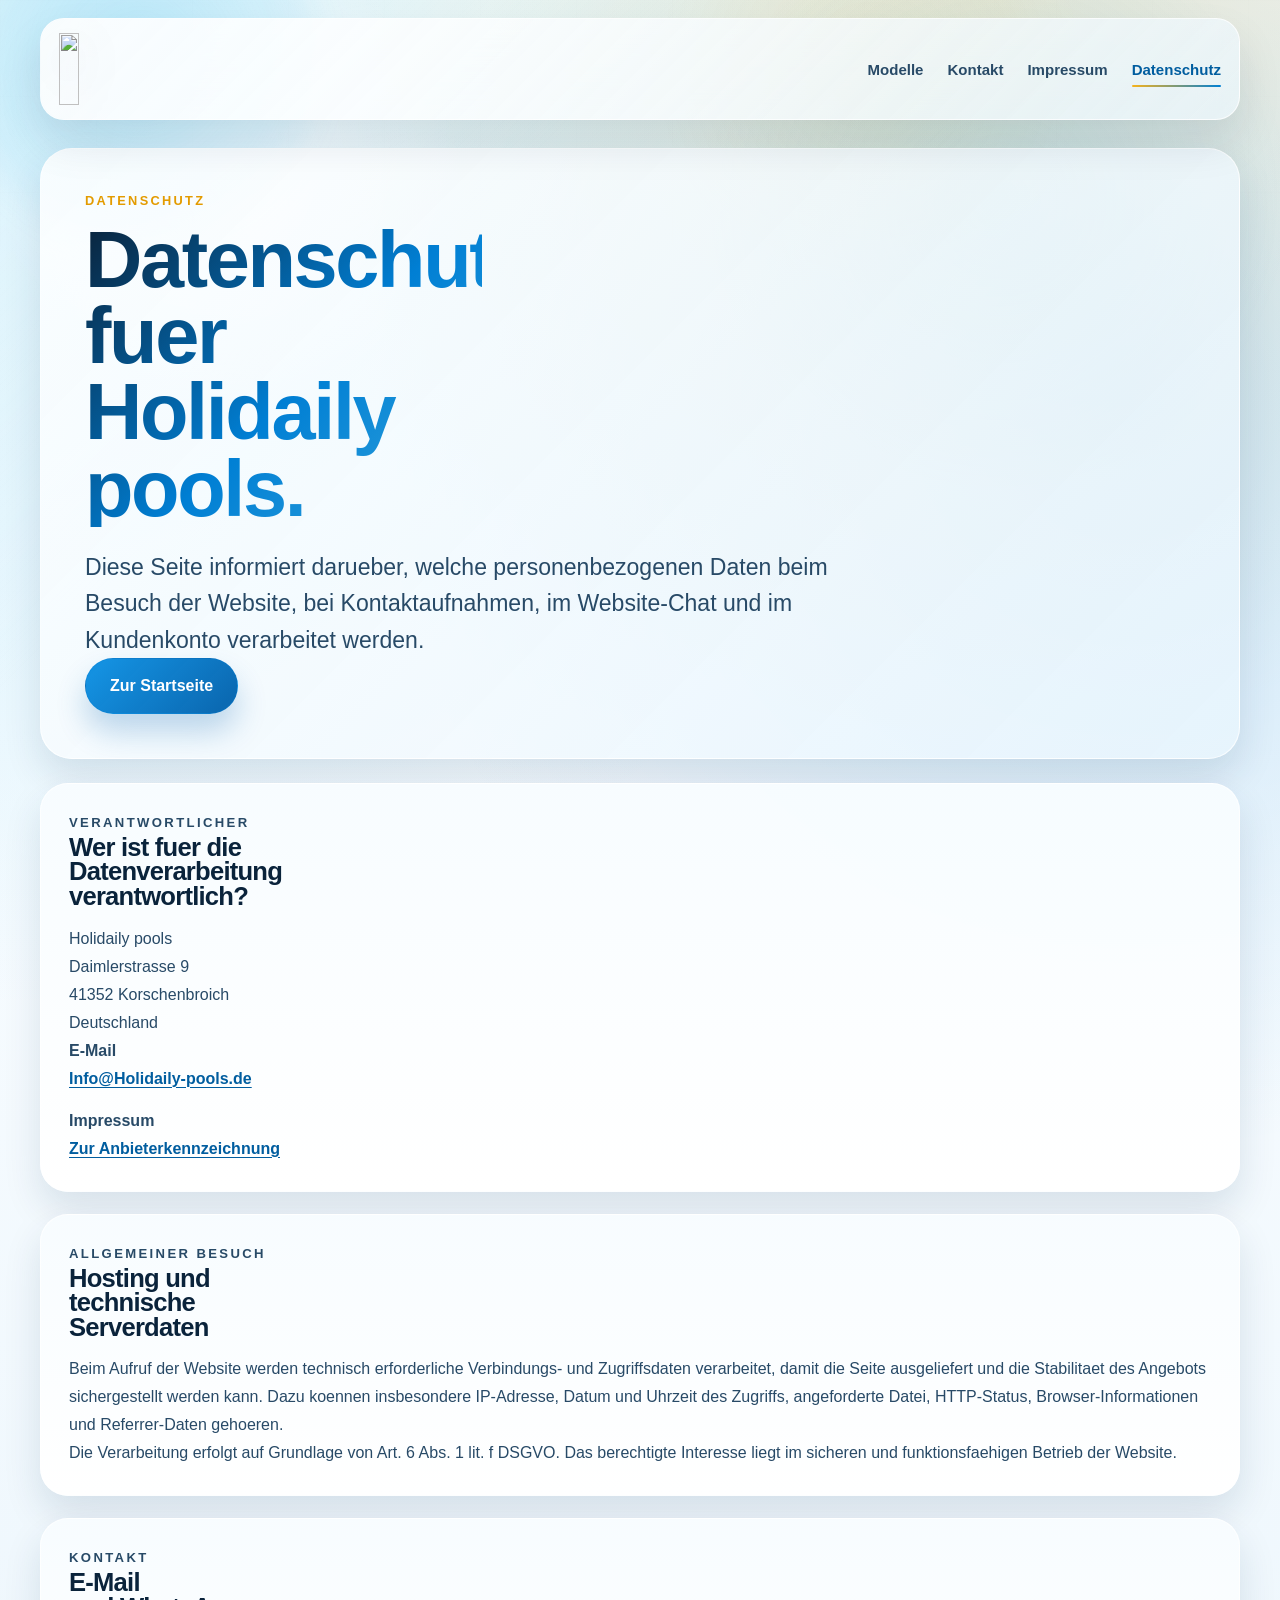
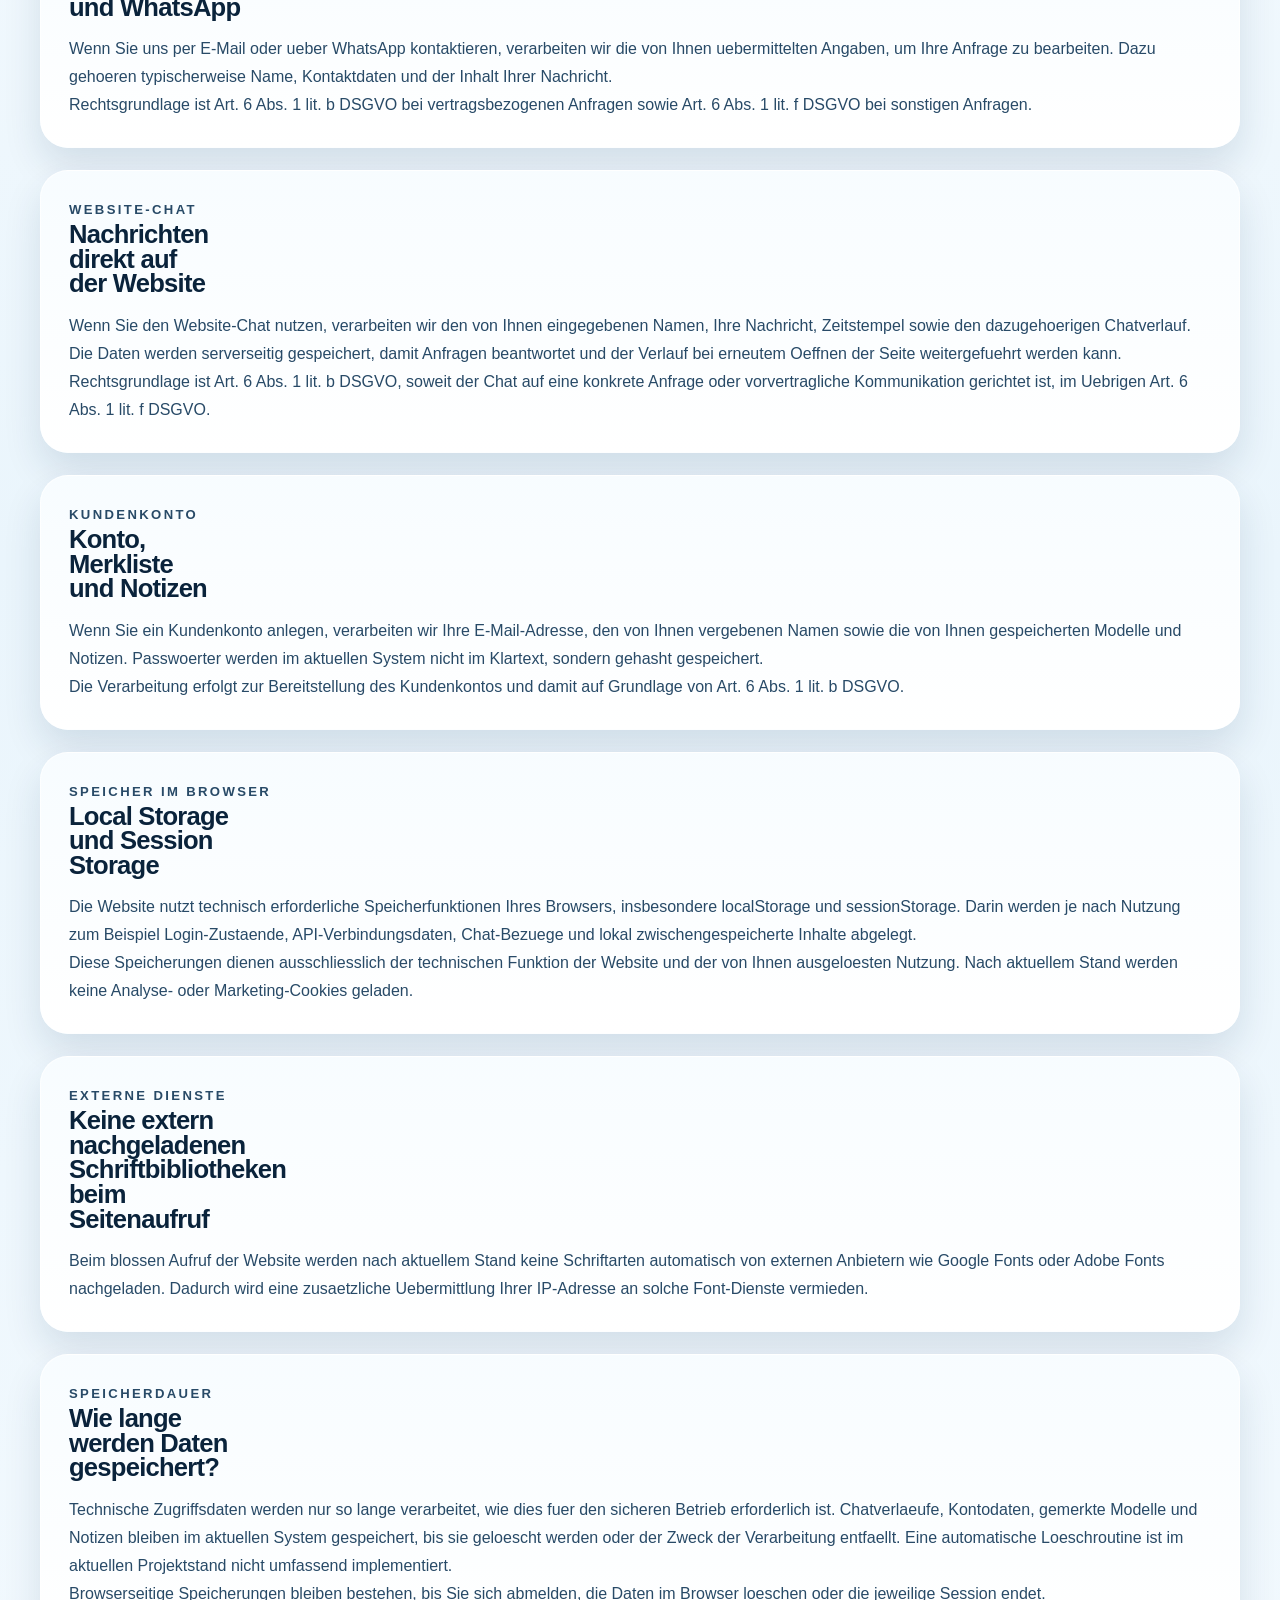
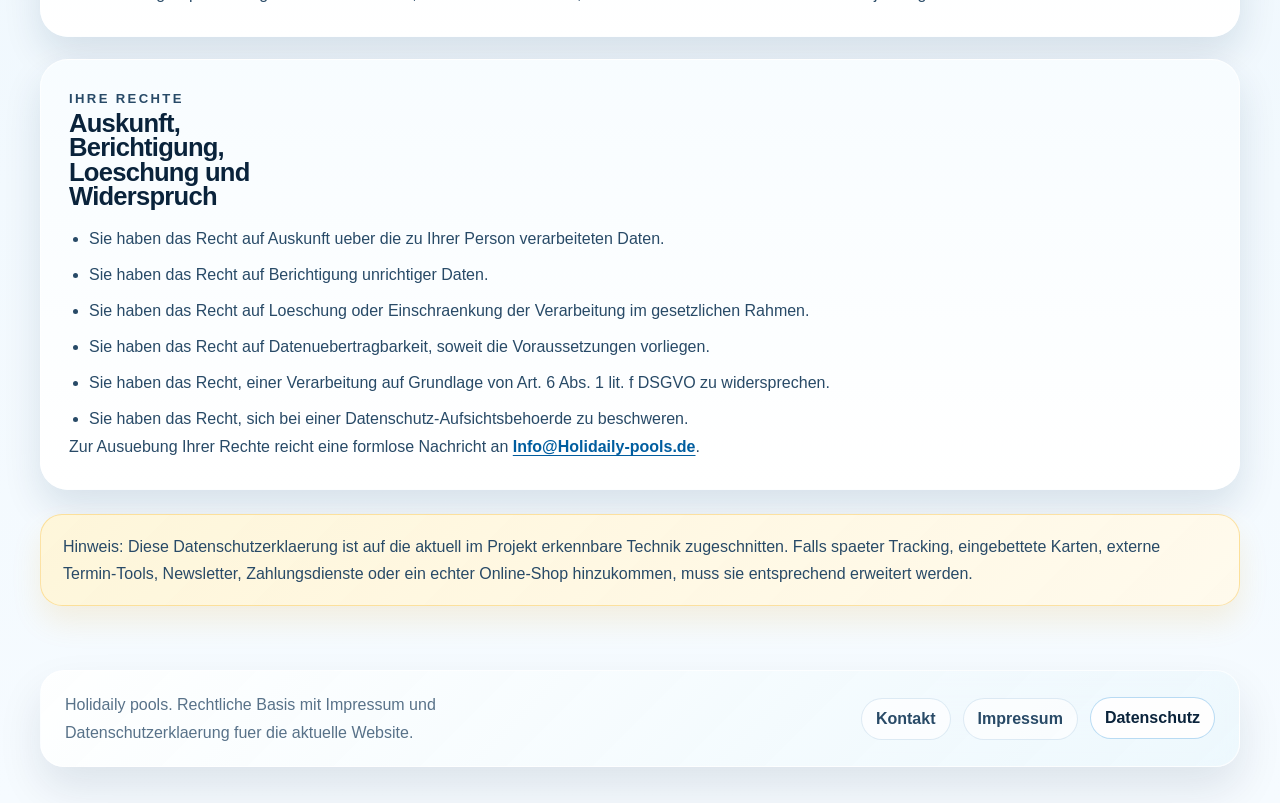
==== datenschutz.html @ b4642fa5 "Add files via upload" ====
<!DOCTYPE html>
<html lang="de">
<head>
  <meta charset="UTF-8">
  <meta name="viewport" content="width=device-width, initial-scale=1.0">
  <title>Datenschutz | Holidaily pools</title>
  <meta
    name="description"
    content="Datenschutzerklaerung von Holidaily pools fuer Website, Kontakt, Chat und Kundenkonto."
  >
  <link rel="icon" type="image/svg+xml" href="assets/favicon.svg">
  <link rel="stylesheet" href="styles.css?v=20260401-2">
</head>
<body class="legal-page-body">
  <div class="page-shell page-shell-legal">
    <header class="site-header motion-reveal motion-down is-visible" style="--delay: 80ms;">
      <a class="brand" href="index.html#top" aria-label="Holidaily pools Startseite">
        <img
          class="brand-mark"
          src="assets/logo.svg"
          alt=""
          width="1600"
          height="965"
          decoding="async"
        >
        <span class="sr-only">Holidaily pools Startseite</span>
      </a>
      <nav class="site-nav" aria-label="Seitennavigation">
        <a href="index.html#modelle">Modelle</a>
        <a href="index.html#kontakt">Kontakt</a>
        <a href="impressum.html">Impressum</a>
        <a class="is-active" href="datenschutz.html" aria-current="page">Datenschutz</a>
      </nav>
    </header>

    <main class="legal-page-main">
      <section class="section legal-hero motion-reveal motion-up is-visible" style="--delay: 140ms;">
        <p class="eyebrow">Datenschutz</p>
        <h1>Datenschutzerklaerung fuer Holidaily pools.</h1>
        <p class="hero-text">
          Diese Seite informiert darueber, welche personenbezogenen Daten beim Besuch der Website, bei Kontaktaufnahmen,
          im Website-Chat und im Kundenkonto verarbeitet werden.
        </p>
        <a class="button button-secondary legal-back-link" href="index.html#kontakt">Zur Startseite</a>
      </section>

      <section class="policy-stack">
        <article class="legal-card motion-reveal motion-up is-visible" style="--delay: 200ms;">
          <p class="legal-card-kicker">Verantwortlicher</p>
          <h2>Wer ist fuer die Datenverarbeitung verantwortlich?</h2>
          <address>
            Holidaily pools<br>
            Daimlerstrasse 9<br>
            41352 Korschenbroich<br>
            Deutschland
          </address>
          <div class="legal-detail-list">
            <p><strong>E-Mail</strong><br><a href="mailto:Info@holidaily-pools.de">Info@Holidaily-pools.de</a></p>
            <p><strong>Impressum</strong><br><a href="impressum.html">Zur Anbieterkennzeichnung</a></p>
          </div>
        </article>

        <article class="legal-card motion-reveal motion-up is-visible" style="--delay: 240ms;">
          <p class="legal-card-kicker">Allgemeiner Besuch</p>
          <h2>Hosting und technische Serverdaten</h2>
          <p>
            Beim Aufruf der Website werden technisch erforderliche Verbindungs- und Zugriffsdaten verarbeitet, damit
            die Seite ausgeliefert und die Stabilitaet des Angebots sichergestellt werden kann. Dazu koennen insbesondere
            IP-Adresse, Datum und Uhrzeit des Zugriffs, angeforderte Datei, HTTP-Status, Browser-Informationen und
            Referrer-Daten gehoeren.
          </p>
          <p>
            Die Verarbeitung erfolgt auf Grundlage von Art. 6 Abs. 1 lit. f DSGVO. Das berechtigte Interesse liegt im
            sicheren und funktionsfaehigen Betrieb der Website.
          </p>
        </article>

        <article class="legal-card motion-reveal motion-up is-visible" style="--delay: 280ms;">
          <p class="legal-card-kicker">Kontakt</p>
          <h2>E-Mail und WhatsApp</h2>
          <p>
            Wenn Sie uns per E-Mail oder ueber WhatsApp kontaktieren, verarbeiten wir die von Ihnen uebermittelten
            Angaben, um Ihre Anfrage zu bearbeiten. Dazu gehoeren typischerweise Name, Kontaktdaten und der Inhalt Ihrer
            Nachricht.
          </p>
          <p>
            Rechtsgrundlage ist Art. 6 Abs. 1 lit. b DSGVO bei vertragsbezogenen Anfragen sowie Art. 6 Abs. 1 lit. f
            DSGVO bei sonstigen Anfragen.
          </p>
        </article>

        <article class="legal-card motion-reveal motion-up is-visible" style="--delay: 320ms;">
          <p class="legal-card-kicker">Website-Chat</p>
          <h2>Nachrichten direkt auf der Website</h2>
          <p>
            Wenn Sie den Website-Chat nutzen, verarbeiten wir den von Ihnen eingegebenen Namen, Ihre Nachricht,
            Zeitstempel sowie den dazugehoerigen Chatverlauf. Die Daten werden serverseitig gespeichert, damit Anfragen
            beantwortet und der Verlauf bei erneutem Oeffnen der Seite weitergefuehrt werden kann.
          </p>
          <p>
            Rechtsgrundlage ist Art. 6 Abs. 1 lit. b DSGVO, soweit der Chat auf eine konkrete Anfrage oder vorvertragliche
            Kommunikation gerichtet ist, im Uebrigen Art. 6 Abs. 1 lit. f DSGVO.
          </p>
        </article>

        <article class="legal-card motion-reveal motion-up is-visible" style="--delay: 360ms;">
          <p class="legal-card-kicker">Kundenkonto</p>
          <h2>Konto, Merkliste und Notizen</h2>
          <p>
            Wenn Sie ein Kundenkonto anlegen, verarbeiten wir Ihre E-Mail-Adresse, den von Ihnen vergebenen Namen
            sowie die von Ihnen gespeicherten Modelle und Notizen. Passwoerter werden im aktuellen System nicht im
            Klartext, sondern gehasht gespeichert.
          </p>
          <p>
            Die Verarbeitung erfolgt zur Bereitstellung des Kundenkontos und damit auf Grundlage von Art. 6 Abs. 1
            lit. b DSGVO.
          </p>
        </article>

        <article class="legal-card motion-reveal motion-up is-visible" style="--delay: 400ms;">
          <p class="legal-card-kicker">Speicher im Browser</p>
          <h2>Local Storage und Session Storage</h2>
          <p>
            Die Website nutzt technisch erforderliche Speicherfunktionen Ihres Browsers, insbesondere localStorage und
            sessionStorage. Darin werden je nach Nutzung zum Beispiel Login-Zustaende, API-Verbindungsdaten, Chat-Bezuege
            und lokal zwischengespeicherte Inhalte abgelegt.
          </p>
          <p>
            Diese Speicherungen dienen ausschliesslich der technischen Funktion der Website und der von Ihnen
            ausgeloesten Nutzung. Nach aktuellem Stand werden keine Analyse- oder Marketing-Cookies geladen.
          </p>
        </article>

        <article class="legal-card motion-reveal motion-up is-visible" style="--delay: 440ms;">
          <p class="legal-card-kicker">Externe Dienste</p>
          <h2>Keine extern nachgeladenen Schriftbibliotheken beim Seitenaufruf</h2>
          <p>
            Beim blossen Aufruf der Website werden nach aktuellem Stand keine Schriftarten automatisch von externen
            Anbietern wie Google Fonts oder Adobe Fonts nachgeladen. Dadurch wird eine zusaetzliche Uebermittlung Ihrer
            IP-Adresse an solche Font-Dienste vermieden.
          </p>
        </article>

        <article class="legal-card motion-reveal motion-up is-visible" style="--delay: 480ms;">
          <p class="legal-card-kicker">Speicherdauer</p>
          <h2>Wie lange werden Daten gespeichert?</h2>
          <p>
            Technische Zugriffsdaten werden nur so lange verarbeitet, wie dies fuer den sicheren Betrieb erforderlich
            ist. Chatverlaeufe, Kontodaten, gemerkte Modelle und Notizen bleiben im aktuellen System gespeichert, bis
            sie geloescht werden oder der Zweck der Verarbeitung entfaellt. Eine automatische Loeschroutine ist im
            aktuellen Projektstand nicht umfassend implementiert.
          </p>
          <p>
            Browserseitige Speicherungen bleiben bestehen, bis Sie sich abmelden, die Daten im Browser loeschen oder
            die jeweilige Session endet.
          </p>
        </article>

        <article class="legal-card motion-reveal motion-up is-visible" style="--delay: 520ms;">
          <p class="legal-card-kicker">Ihre Rechte</p>
          <h2>Auskunft, Berichtigung, Loeschung und Widerspruch</h2>
          <ul>
            <li>Sie haben das Recht auf Auskunft ueber die zu Ihrer Person verarbeiteten Daten.</li>
            <li>Sie haben das Recht auf Berichtigung unrichtiger Daten.</li>
            <li>Sie haben das Recht auf Loeschung oder Einschraenkung der Verarbeitung im gesetzlichen Rahmen.</li>
            <li>Sie haben das Recht auf Datenuebertragbarkeit, soweit die Voraussetzungen vorliegen.</li>
            <li>Sie haben das Recht, einer Verarbeitung auf Grundlage von Art. 6 Abs. 1 lit. f DSGVO zu widersprechen.</li>
            <li>Sie haben das Recht, sich bei einer Datenschutz-Aufsichtsbehoerde zu beschweren.</li>
          </ul>
          <p>
            Zur Ausuebung Ihrer Rechte reicht eine formlose Nachricht an <a href="mailto:Info@Holidaily-pools.de">Info@Holidaily-pools.de</a>.
          </p>
        </article>
      </section>

      <p class="legal-note motion-reveal motion-up is-visible" style="--delay: 560ms;">
        Hinweis: Diese Datenschutzerklaerung ist auf die aktuell im Projekt erkennbare Technik zugeschnitten. Falls
        spaeter Tracking, eingebettete Karten, externe Termin-Tools, Newsletter, Zahlungsdienste oder ein echter
        Online-Shop hinzukommen, muss sie entsprechend erweitert werden.
      </p>

      <footer class="site-footer">
        <div class="footer-inner">
          <p class="footer-copy">
            Holidaily pools. Rechtliche Basis mit Impressum und Datenschutzerklaerung fuer die aktuelle Website.
          </p>
          <nav class="footer-links" aria-label="Footer">
            <a href="index.html#kontakt">Kontakt</a>
            <a href="impressum.html">Impressum</a>
            <a class="is-active" href="datenschutz.html" aria-current="page">Datenschutz</a>
          </nav>
        </div>
      </footer>
    </main>
  </div>
</body>
</html>
---- styles.css ----
:root {
  --font-sans: "Segoe UI Variable", "Segoe UI", "Aptos", "Helvetica Neue", Arial, sans-serif;
  --bg: #eef8ff;
  --bg-soft: #e4f2fb;
  --surface: rgba(255, 255, 255, 0.78);
  --surface-strong: rgba(255, 255, 255, 0.94);
  --surface-soft: rgba(232, 244, 252, 0.92);
  --text: #14314b;
  --muted: #587289;
  --muted-strong: #284a67;
  --line: rgba(84, 145, 191, 0.24);
  --line-strong: rgba(53, 119, 171, 0.34);
  --navy: #0a233b;
  --blue: #007fd4;
  --blue-dark: #005d9f;
  --teal: #27b8ee;
  --yellow: #f6b31c;
  --yellow-dark: #e39b00;
  --shadow: 0 32px 64px rgba(11, 51, 83, 0.16);
  --shadow-soft: 0 18px 38px rgba(11, 51, 83, 0.12);
  --shadow-strong: 0 26px 58px rgba(7, 30, 55, 0.22);
  --ease-out: cubic-bezier(0.22, 1, 0.36, 1);
  --radius-xl: 38px;
  --radius-lg: 30px;
  --radius-md: 22px;
  --radius-sm: 16px;
  --container: 1200px;
}

@property --glow-alpha {
  syntax: "<number>";
  inherits: false;
  initial-value: 0;
}

* {
  box-sizing: border-box;
}

html {
  scroll-behavior: smooth;
}

body {
  margin: 0;
  min-width: 320px;
  overflow-x: hidden;
  font-family: var(--font-sans);
  color: var(--text);
  background:
    radial-gradient(circle at 0 0, rgba(39, 184, 238, 0.24), transparent 24%),
    radial-gradient(circle at 88% 10%, rgba(0, 127, 212, 0.2), transparent 20%),
    radial-gradient(circle at 78% 0, rgba(246, 179, 28, 0.18), transparent 18%),
    linear-gradient(180deg, #ffffff 0%, #f8fcff 18%, #eaf5fc 54%, #f6fbff 100%);
}

body::before,
body::after {
  content: "";
  position: fixed;
  inset: 0;
  pointer-events: none;
}

body::before {
  background:
    linear-gradient(135deg, rgba(255, 255, 255, 0.4), rgba(255, 255, 255, 0) 32%),
    radial-gradient(circle at 18% 20%, rgba(255, 255, 255, 0.72), rgba(255, 255, 255, 0) 18%),
    radial-gradient(circle at 78% 22%, rgba(39, 184, 238, 0.12), rgba(39, 184, 238, 0) 24%),
    radial-gradient(circle at 68% 8%, rgba(246, 179, 28, 0.08), rgba(246, 179, 28, 0) 18%);
  animation: backgroundDrift 18s ease-in-out infinite alternate;
}

body::after {
  opacity: 0.22;
  background-image:
    linear-gradient(rgba(10, 35, 59, 0.05) 1px, transparent 1px),
    linear-gradient(90deg, rgba(10, 35, 59, 0.05) 1px, transparent 1px);
  background-size: 96px 96px;
  mask-image: linear-gradient(180deg, rgba(0, 0, 0, 0.48), rgba(0, 0, 0, 0));
  animation: gridDrift 24s linear infinite;
}

img {
  display: block;
  max-width: 100%;
}

::selection {
  color: #ffffff;
  background: rgba(13, 126, 197, 0.75);
}

.page-shell {
  position: relative;
  z-index: 1;
  width: min(calc(100% - 32px), var(--container));
  margin: 0 auto;
  padding: 18px 0 72px;
}

.page-shell::before {
  content: "";
  position: absolute;
  top: -120px;
  left: -80px;
  width: 360px;
  height: 360px;
  border-radius: 50%;
  background: radial-gradient(circle, rgba(39, 184, 238, 0.24), rgba(39, 184, 238, 0));
  filter: blur(16px);
  z-index: -1;
}

.site-header {
  position: sticky;
  top: 18px;
  z-index: 20;
  display: flex;
  align-items: center;
  justify-content: space-between;
  gap: 20px;
  margin: 0 0 28px;
  padding: 14px 18px;
  border: 1px solid rgba(255, 255, 255, 0.74);
  border-radius: 24px;
  background: linear-gradient(135deg, rgba(255, 255, 255, 0.82), rgba(236, 247, 253, 0.72));
  box-shadow: 0 22px 44px rgba(7, 30, 55, 0.1);
  backdrop-filter: blur(22px);
  transition:
    transform 280ms var(--ease-out),
    background-color 280ms var(--ease-out),
    border-color 280ms var(--ease-out),
    box-shadow 280ms var(--ease-out),
    padding 280ms var(--ease-out);
}

.site-header::before {
  content: "";
  position: absolute;
  inset: 0;
  border-radius: inherit;
  background: linear-gradient(135deg, rgba(255, 255, 255, 0.55), rgba(255, 255, 255, 0));
  pointer-events: none;
}

.site-header.is-scrolled {
  border-color: rgba(255, 255, 255, 0.84);
  background: linear-gradient(135deg, rgba(255, 255, 255, 0.9), rgba(233, 246, 253, 0.84));
  box-shadow: 0 28px 54px rgba(7, 30, 55, 0.14);
  transform: translateY(-2px) scale(0.992);
}

.has-motion .motion-reveal {
  opacity: 0;
  transition:
    opacity 720ms var(--ease-out),
    transform 820ms var(--ease-out),
    filter 820ms var(--ease-out);
  transition-delay: var(--delay, 0ms);
  will-change: opacity, transform;
  filter: blur(18px);
}

.has-motion .motion-reveal.is-visible {
  opacity: 1;
  transform: translate3d(0, 0, 0) scale(1);
  filter: blur(0);
}

.has-motion .motion-up {
  transform: translate3d(0, 44px, 0) scale(0.965) rotateX(7deg);
}

.has-motion .motion-down {
  transform: translate3d(0, -34px, 0) scale(0.97) rotateX(-6deg);
}

.has-motion .motion-left {
  transform: translate3d(-38px, 0, 0) scale(0.97) rotateY(-7deg);
}

.has-motion .motion-right {
  transform: translate3d(38px, 0, 0) scale(0.97) rotateY(7deg);
}

.brand {
  position: relative;
  z-index: 1;
  display: inline-flex;
  align-items: center;
  flex-shrink: 0;
  color: inherit;
  text-decoration: none;
}

.brand-mark {
  width: auto;
  height: clamp(58px, 6vw, 72px);
  filter: drop-shadow(0 14px 24px rgba(10, 35, 59, 0.14));
  transform-origin: center;
  transition: transform 220ms ease, filter 220ms ease;
}

.brand:hover .brand-mark {
  transform: translateY(-2px) scale(1.02);
  filter: drop-shadow(0 18px 30px rgba(13, 126, 197, 0.18));
}

.site-nav {
  position: relative;
  z-index: 1;
  display: flex;
  align-items: center;
  gap: 24px;
}

.site-nav a {
  position: relative;
  display: inline-flex;
  align-items: center;
  min-height: 44px;
  padding: 10px 0;
  color: var(--muted-strong);
  text-decoration: none;
  font-size: 0.94rem;
  font-weight: 700;
  transition: color 180ms ease, transform 180ms ease;
}

.site-nav a::after {
  content: "";
  position: absolute;
  left: 0;
  bottom: 4px;
  width: 100%;
  height: 2px;
  border-radius: 999px;
  background: linear-gradient(90deg, var(--yellow), var(--blue));
  transform: scaleX(0);
  transform-origin: left;
  transition: transform 180ms ease;
}

.site-nav a:hover {
  color: var(--navy);
  transform: translateY(-1px);
}

.site-nav a.is-active {
  color: var(--blue-dark);
}

.site-nav a.is-active::after {
  transform: scaleX(1);
}

.site-nav a:hover::after {
  transform: scaleX(1);
}

.section {
  padding: 84px 0;
}

.section-tight {
  padding-top: 24px;
  padding-bottom: 24px;
}

.hero {
  position: relative;
  display: grid;
  grid-template-columns: minmax(0, 0.95fr) minmax(0, 1.05fr);
  gap: 48px;
  align-items: center;
  padding-top: 28px;
}

.hero-copy {
  display: flex;
  flex-direction: column;
  max-width: 620px;
}

.hero-chip-row {
  display: flex;
  flex-wrap: wrap;
  gap: 10px;
  margin-bottom: 18px;
}

.hero-chip-row span {
  padding: 10px 14px;
  border: 1px solid rgba(255, 255, 255, 0.8);
  border-radius: 999px;
  background: linear-gradient(135deg, rgba(255, 255, 255, 0.84), rgba(232, 246, 252, 0.78));
  box-shadow: 0 14px 28px rgba(11, 51, 83, 0.1);
  color: var(--blue-dark);
  font-size: 0.82rem;
  font-weight: 700;
  letter-spacing: 0.02em;
  backdrop-filter: blur(16px);
}

.hero-chip-row span:nth-child(2n) {
  background: linear-gradient(135deg, rgba(255, 247, 221, 0.96), rgba(255, 237, 182, 0.82));
  color: #916200;
}

.hero-chip-row span:nth-child(3n) {
  background: linear-gradient(135deg, rgba(225, 244, 255, 0.96), rgba(198, 232, 255, 0.82));
  color: var(--blue-dark);
}

.eyebrow {
  margin: 0 0 14px;
  color: var(--yellow-dark);
  font-size: 0.8rem;
  font-weight: 800;
  letter-spacing: 0.18em;
  text-transform: uppercase;
}

h1,
h2,
h3 {
  margin: 0;
  font-family: "brevia", "Manrope", sans-serif;
  letter-spacing: -0.03em;
  line-height: 0.96;
  text-wrap: balance;
}

h1 {
  max-width: 9ch;
  font-size: clamp(3.4rem, 6.2vw, 6rem);
  font-weight: 700;
  color: var(--navy);
  background: linear-gradient(135deg, var(--navy) 0%, var(--blue) 54%, #37a6dc 100%);
  -webkit-background-clip: text;
  background-clip: text;
  -webkit-text-fill-color: transparent;
}

h2 {
  max-width: 13ch;
  font-size: clamp(2.1rem, 3.9vw, 3.5rem);
  font-weight: 700;
  color: var(--navy);
}

h3 {
  font-size: 1.38rem;
  font-weight: 700;
  color: var(--navy);
}

.hero-text,
.feature-card p,
.offer-card p,
.spotlight-list span,
.story-card p,
.contact-card p,
.hero-card p {
  margin: 0;
  line-height: 1.75;
}

.hero-text {
  max-width: 27ch;
  margin-top: 22px;
  color: var(--muted-strong);
  font-size: clamp(1.14rem, 1.8vw, 1.45rem);
  font-weight: 500;
  line-height: 1.58;
}

.hero-inline-panel {
  margin-top: 24px;
  position: relative;
  overflow: hidden;
  padding: 18px 20px;
  border: 1px solid rgba(255, 255, 255, 0.62);
  border-radius: var(--radius-md);
  background: linear-gradient(135deg, rgba(255, 253, 244, 0.92), rgba(231, 244, 252, 0.92));
  box-shadow: var(--shadow-soft);
  backdrop-filter: blur(16px);
}

.hero-inline-panel::before {
  content: "";
  position: absolute;
  inset: 0 auto 0 0;
  width: 5px;
  background: linear-gradient(180deg, var(--yellow), var(--blue));
}

.hero-inline-label {
  margin: 0 0 8px;
  color: var(--blue-dark);
  font-size: 0.76rem;
  font-weight: 800;
  letter-spacing: 0.12em;
  text-transform: uppercase;
}

.hero-inline-panel p:last-child {
  color: var(--text);
  line-height: 1.65;
}

.hero-actions {
  display: flex;
  flex-wrap: wrap;
  gap: 14px;
  margin-top: 30px;
}

.button {
  position: relative;
  display: inline-flex;
  align-items: center;
  justify-content: center;
  overflow: hidden;
  border: 1px solid transparent;
  border-radius: 999px;
  font-family: "brevia", "Manrope", sans-serif;
  font-size: 1rem;
  font-weight: 700;
  min-height: 56px;
  padding: 0 24px;
  cursor: pointer;
  text-decoration: none;
  transition:
    transform 180ms ease,
    box-shadow 180ms ease,
    background-color 180ms ease,
    border-color 180ms ease,
    color 180ms ease;
  isolation: isolate;
}

.button::before {
  content: "";
  position: absolute;
  top: -40%;
  left: -62%;
  width: 38%;
  height: 180%;
  background: linear-gradient(90deg, rgba(255, 255, 255, 0), rgba(255, 255, 255, 0.34), rgba(255, 255, 255, 0));
  transform: translate3d(0, 0, 0) rotate(18deg);
  transition: transform 700ms var(--ease-out);
  pointer-events: none;
}

.button:hover {
  transform: translateY(-2px);
}

.button:hover::before {
  transform: translate3d(420%, 0, 0) rotate(18deg);
}

.button:focus-visible {
  outline: 3px solid rgba(13, 126, 197, 0.25);
  outline-offset: 3px;
}

.button-primary {
  background: linear-gradient(135deg, #ffd161 0%, #f6b31c 45%, #de9800 100%);
  color: #ffffff;
  box-shadow:
    inset 0 1px 0 rgba(255, 255, 255, 0.22),
    0 18px 30px rgba(243, 178, 59, 0.34);
}

.button-primary:hover {
  background: linear-gradient(135deg, #ffc843 0%, #efa80d 45%, #d68f00 100%);
}

.button-secondary {
  border-color: rgba(0, 127, 212, 0.28);
  background: linear-gradient(135deg, rgba(16, 147, 229, 0.98), rgba(0, 95, 170, 0.96));
  color: #ffffff;
  box-shadow: 0 18px 30px rgba(0, 95, 170, 0.24);
  backdrop-filter: blur(18px);
}

.button-secondary:hover {
  border-color: rgba(0, 127, 212, 0.36);
  background: linear-gradient(135deg, rgba(0, 138, 226, 0.98), rgba(0, 82, 148, 0.96));
}

.button-ghost {
  border-color: var(--line);
  background: rgba(255, 255, 255, 0.72);
  color: var(--blue);
}

.button-ghost:hover {
  background: rgba(255, 255, 255, 0.94);
  box-shadow: var(--shadow-soft);
}

.button-small {
  min-height: 46px;
  padding: 0 18px;
  font-size: 0.92rem;
}

.sr-only {
  position: absolute;
  width: 1px;
  height: 1px;
  padding: 0;
  margin: -1px;
  overflow: hidden;
  clip: rect(0, 0, 0, 0);
  white-space: nowrap;
  border: 0;
}

.chat-float,
.whatsapp-float {
  position: fixed;
  right: max(20px, calc(env(safe-area-inset-right, 0px) + 12px));
  z-index: 40;
  display: inline-flex;
  align-items: center;
  justify-content: center;
  width: 68px;
  height: 68px;
  padding: 0;
  touch-action: manipulation;
  user-select: none;
  -webkit-user-select: none;
  -webkit-tap-highlight-color: transparent;
}

.chat-float {
  bottom: calc(max(20px, calc(env(safe-area-inset-bottom, 0px) + 12px)) + 84px);
  border: 2px solid rgba(255, 255, 255, 0.32);
  border-radius: 50%;
  background: linear-gradient(155deg, #21c45d 0%, #1db954 38%, #17a34a 100%);
  box-shadow:
    inset 0 1px 0 rgba(255, 255, 255, 0.26),
    0 20px 42px rgba(25, 168, 82, 0.34);
  cursor: pointer;
  transition:
    transform 180ms ease,
    filter 180ms ease,
    box-shadow 180ms ease;
}

.chat-float::before {
  content: "";
  position: absolute;
  inset: -10px;
  border-radius: 50%;
}

.whatsapp-float {
  bottom: max(20px, calc(env(safe-area-inset-bottom, 0px) + 12px));
  border: 0;
  border-radius: 22px;
  background: transparent;
  text-decoration: none;
  cursor: pointer;
  transition:
    transform 180ms ease,
    filter 180ms ease;
}

.chat-float:hover {
  transform: translateY(-3px) scale(1.03);
  filter: brightness(1.04);
  box-shadow:
    inset 0 1px 0 rgba(255, 255, 255, 0.28),
    0 24px 46px rgba(25, 168, 82, 0.38);
}

.whatsapp-float:hover {
  transform: translateY(-3px) scale(1.03);
  filter: brightness(1.05);
}

.chat-float.is-open {
  transform: translateY(-2px) scale(1.02);
  filter: brightness(1.04);
}

.chat-float:active,
.whatsapp-float:active {
  transform: translateY(-1px) scale(0.98);
}

.chat-float:focus-visible,
.whatsapp-float:focus-visible {
  outline: 3px solid rgba(57, 255, 20, 0.32);
  outline-offset: 4px;
}

.chat-float-icon {
  display: grid;
  place-items: center;
  width: 100%;
  height: 100%;
  color: var(--blue);
}

.chat-float-icon svg {
  display: block;
  width: 34px;
  height: 34px;
  filter: drop-shadow(0 4px 8px rgba(10, 60, 28, 0.18));
}

.whatsapp-float img {
  display: block;
  width: 100%;
  height: 100%;
  border-radius: inherit;
  object-fit: cover;
  box-shadow: 0 20px 42px rgba(57, 255, 20, 0.36);
}

.chat-float-badge {
  position: absolute;
  top: -2px;
  right: -1px;
  min-width: 24px;
  height: 24px;
  padding: 0 7px;
  border: 2px solid #ffffff;
  border-radius: 999px;
  background: linear-gradient(135deg, #ff6b57, #ff8c6b);
  box-shadow: 0 16px 28px rgba(255, 107, 87, 0.34);
  color: #ffffff;
  font-size: 0.76rem;
  font-weight: 800;
  line-height: 20px;
  text-align: center;
}

.test-chat-backdrop {
  position: fixed;
  inset: 0;
  z-index: 42;
  background: transparent;
}

.test-chat-backdrop[hidden],
.test-chat-panel[hidden] {
  display: none !important;
}

.test-chat-panel {
  position: fixed;
  right: max(20px, calc(env(safe-area-inset-right, 0px) + 12px));
  bottom: calc(max(20px, calc(env(safe-area-inset-bottom, 0px) + 12px)) + 166px);
  z-index: 45;
  display: grid;
  grid-template-rows: auto auto auto minmax(0, 1fr) auto;
  gap: 18px;
  width: min(360px, calc(100vw - 32px));
  max-height: min(720px, calc(100vh - 128px));
  overflow: hidden;
  padding: 20px 18px 18px;
  border: 1px solid rgba(172, 224, 187, 0.88);
  border-radius: 30px;
  background:
    radial-gradient(circle at top right, rgba(178, 238, 188, 0.86), rgba(178, 238, 188, 0) 38%),
    radial-gradient(circle at top left, rgba(246, 255, 244, 0.98), rgba(246, 255, 244, 0.72) 28%, rgba(246, 255, 244, 0) 72%),
    linear-gradient(180deg, rgba(250, 255, 250, 0.99), rgba(244, 252, 247, 0.98) 34%, rgba(255, 255, 255, 0.98) 100%);
  box-shadow:
    0 30px 58px rgba(7, 30, 55, 0.22),
    0 8px 22px rgba(109, 176, 132, 0.12);
  backdrop-filter: blur(22px);
  transform-origin: bottom right;
}

.test-chat-panel::after {
  content: "";
  position: absolute;
  right: 24px;
  bottom: -10px;
  width: 20px;
  height: 20px;
  border-right: 1px solid rgba(172, 224, 187, 0.88);
  border-bottom: 1px solid rgba(172, 224, 187, 0.88);
  background: linear-gradient(180deg, rgba(245, 253, 247, 0.98), rgba(255, 255, 255, 0.98));
  transform: rotate(45deg);
}

.test-chat-panel .eyebrow {
  margin-bottom: 6px;
  color: #e39b00;
  font-size: 0.76rem;
  letter-spacing: 0.18em;
}

.test-chat-panel h2 {
  max-width: none;
  margin: 0;
  color: var(--navy);
  font-size: 1.32rem;
  line-height: 1.05;
}

.test-chat-panel-header {
  display: flex;
  align-items: start;
  justify-content: space-between;
  gap: 16px;
}

.test-chat-close {
  padding: 0;
  border: 0;
  background: none;
  color: var(--blue-dark);
  font: inherit;
  font-size: 0.84rem;
  font-weight: 800;
  letter-spacing: 0.06em;
  text-transform: uppercase;
  cursor: pointer;
}

.test-chat-close:hover {
  color: #005d9f;
}

.test-chat-note,
.test-chat-status {
  margin: 0;
  font-size: 0.88rem;
  line-height: 1.6;
}

.test-chat-note {
  color: #63809a;
}

.test-chat-status {
  padding: 14px 16px;
  border: 1px solid rgba(197, 230, 208, 0.9);
  border-radius: 20px;
  background: linear-gradient(180deg, rgba(215, 241, 223, 0.95), rgba(208, 236, 218, 0.86));
  color: #2b6f63;
}

.test-chat-form {
  display: grid;
  gap: 12px;
  min-height: 0;
}

.test-chat-form .account-field {
  gap: 8px;
}

.test-chat-form .account-field > span {
  color: var(--navy);
  font-size: 0.92rem;
  font-weight: 800;
}

.test-chat-form .account-field input,
.test-chat-form .account-field textarea {
  border-color: rgba(187, 214, 229, 0.92);
  border-radius: 18px;
  background: rgba(255, 255, 255, 0.96);
  box-shadow: inset 0 1px 0 rgba(255, 255, 255, 0.86);
}

.test-chat-form .account-field input::placeholder,
.test-chat-form .account-field textarea::placeholder {
  color: rgba(20, 49, 75, 0.58);
}

.test-chat-form .account-field textarea {
  min-height: 110px;
}

.test-chat-form .button-primary {
  width: 100%;
  background: linear-gradient(135deg, #25c968 0%, #1db954 48%, #149a43 100%);
  box-shadow:
    inset 0 1px 0 rgba(255, 255, 255, 0.2),
    0 18px 30px rgba(32, 170, 82, 0.26);
}

.test-chat-form .button-primary:hover {
  background: linear-gradient(135deg, #28d26d 0%, #1fb358 48%, #138f3f 100%);
}

.chat-message-list {
  display: grid;
  align-content: start;
  gap: 12px;
  overflow: auto;
}

.test-chat-message-list {
  min-height: 200px;
  max-height: 320px;
  padding-top: 2px;
  padding-right: 6px;
}

.test-chat-message-list .account-empty-state {
  color: #5d7690;
  font-size: 0.95rem;
  line-height: 1.55;
}

.chat-message {
  max-width: 88%;
  padding: 12px 14px;
  border-radius: 20px;
  box-shadow: 0 14px 28px rgba(7, 30, 55, 0.12);
}

.chat-message.is-visitor {
  justify-self: end;
  border-bottom-right-radius: 8px;
  background: linear-gradient(135deg, #1da851, #25d366);
  color: #ffffff;
}

.chat-message.is-admin {
  justify-self: start;
  border: 1px solid rgba(84, 145, 191, 0.18);
  border-bottom-left-radius: 8px;
  background: rgba(255, 255, 255, 0.96);
}

.chat-message-meta {
  display: flex;
  align-items: center;
  justify-content: space-between;
  gap: 12px;
  margin-bottom: 8px;
  font-size: 0.74rem;
  font-weight: 800;
  opacity: 0.84;
}

.chat-message-text {
  margin: 0;
  white-space: pre-wrap;
  line-height: 1.65;
}

.contact-method a,
.contact-method-value,
.contact-method-button,
.contact-method-hint,
.account-status-badge,
.admin-preview-chip,
.chat-message-text,
.admin-chat-thread-preview,
.note-text,
.saved-model-copy span {
  overflow-wrap: anywhere;
}

.hero-stats {
  display: grid;
  grid-template-columns: repeat(3, minmax(0, 1fr));
  gap: 16px;
  margin-top: 34px;
}

.hero-stats article,
.feature-card,
.offer-card,
.story-card,
.contact-card,
.hero-card {
  --glow-x: 50%;
  --glow-y: 50%;
  --glow-alpha: 0;
  --glow-rgb: 89 210 229;
  border: 1px solid var(--line);
  background: var(--surface-strong);
  box-shadow: var(--shadow-soft);
  will-change: transform, box-shadow;
}

.hero-stats article {
  position: relative;
  padding: 20px 20px 18px;
  overflow: hidden;
  border-radius: 26px;
  background:
    radial-gradient(circle at var(--glow-x) var(--glow-y), rgb(var(--glow-rgb) / calc(var(--glow-alpha) * 0.42)) 0, transparent 42%),
    linear-gradient(180deg, rgba(255, 255, 255, 0.96), rgba(239, 248, 253, 0.9));
  transition: transform 220ms ease, box-shadow 220ms ease, border-color 220ms ease, --glow-alpha 260ms ease;
}

.hero-stats article::before {
  content: "";
  position: absolute;
  top: 0;
  left: 20px;
  width: 72px;
  height: 4px;
  border-radius: 999px;
  background: linear-gradient(90deg, var(--yellow), var(--blue), var(--teal));
}

.hero-stats article::after {
  content: "";
  position: absolute;
  right: -32px;
  bottom: -42px;
  width: 120px;
  height: 120px;
  border-radius: 50%;
  background: radial-gradient(circle, rgba(246, 179, 28, 0.18), rgba(246, 179, 28, 0));
}

.hero-stats strong {
  position: relative;
  z-index: 1;
  display: block;
  margin-bottom: 6px;
  font-size: 1.34rem;
  color: var(--navy);
}

.hero-stats span {
  position: relative;
  z-index: 1;
  color: var(--muted);
  font-size: 0.92rem;
}

.hero-visual {
  --hero-shift-x: 0px;
  --hero-shift-y: 0px;
  position: relative;
  display: grid;
  grid-template-columns: repeat(6, minmax(0, 1fr));
  gap: 18px;
  min-height: 650px;
  padding: 28px;
  align-content: end;
  overflow: hidden;
  isolation: isolate;
}

.hero-visual::before {
  content: "";
  position: absolute;
  inset: 0;
  border: 1px solid rgba(255, 255, 255, 0.56);
  border-radius: var(--radius-xl);
  background:
    linear-gradient(160deg, rgba(255, 255, 255, 0.8), rgba(227, 243, 252, 0.95) 42%, rgba(208, 232, 248, 0.98) 100%);
  box-shadow: var(--shadow);
  transform: translate3d(calc(var(--hero-shift-x) * -0.08), calc(var(--hero-shift-y) * -0.08), 0);
  transition: transform 320ms var(--ease-out);
}

.hero-visual::after {
  content: "";
  position: absolute;
  right: 28px;
  bottom: 30px;
  left: 28px;
  height: 170px;
  border-radius: 42px;
  background:
    linear-gradient(180deg, rgba(0, 127, 212, 0.22), rgba(255, 255, 255, 0)),
    radial-gradient(circle at 50% 10%, rgba(255, 224, 137, 0.48), rgba(255, 255, 255, 0));
  pointer-events: none;
  transform: translate3d(calc(var(--hero-shift-x) * 0.18), calc(var(--hero-shift-y) * 0.18), 0);
  transition: transform 380ms var(--ease-out);
}

.hero-visual-backdrop {
  position: absolute;
  inset: 0;
  z-index: 0;
  pointer-events: none;
  transform: translate3d(calc(var(--hero-shift-x) * 0.26), calc(var(--hero-shift-y) * 0.26), 0);
  transition: transform 440ms var(--ease-out);
}

.hero-orb {
  position: absolute;
  border-radius: 50%;
}

.hero-orb-one {
  top: 54px;
  right: 36px;
  width: 300px;
  height: 300px;
  background:
    radial-gradient(circle at 34% 30%, rgba(255, 248, 214, 0.72), rgba(255, 255, 255, 0) 30%),
    radial-gradient(circle at 65% 62%, rgba(255, 255, 255, 0.28), rgba(255, 255, 255, 0) 24%),
    linear-gradient(145deg, rgba(108, 206, 245, 0.84), rgba(0, 127, 212, 0.66) 52%, rgba(246, 179, 28, 0.4) 100%);
  box-shadow:
    inset 0 0 0 10px rgba(255, 255, 255, 0.22),
    0 24px 50px rgba(0, 127, 212, 0.18);
  animation: sunPulse 6s ease-in-out infinite;
}

.hero-orb-two {
  bottom: 118px;
  left: -40px;
  width: 220px;
  height: 220px;
  background: radial-gradient(circle, rgba(246, 179, 28, 0.28), rgba(246, 179, 28, 0));
  filter: blur(6px);
}

.hero-grid-line {
  position: absolute;
  border: 1px solid rgba(255, 255, 255, 0.32);
  border-radius: 999px;
}

.hero-grid-line-one {
  top: 74px;
  left: 26px;
  width: 220px;
  height: 64px;
  transform: rotate(-10deg);
}

.hero-grid-line-two {
  right: 70px;
  bottom: 210px;
  width: 280px;
  height: 92px;
  transform: rotate(-13deg);
}

.hero-card {
  position: relative;
  z-index: 1;
  padding: 24px;
  overflow: hidden;
  border-radius: var(--radius-lg);
  background:
    radial-gradient(circle at var(--glow-x) var(--glow-y), rgb(var(--glow-rgb) / calc(var(--glow-alpha) * 0.32)) 0, transparent 42%),
    linear-gradient(180deg, rgba(255, 255, 255, 0.95), rgba(246, 251, 255, 0.82));
  box-shadow: 0 22px 40px rgba(11, 51, 83, 0.12);
  backdrop-filter: blur(18px);
  transition: transform 260ms ease, box-shadow 260ms ease, border-color 260ms ease, --glow-alpha 260ms ease;
}

.hero-card::before {
  content: "";
  position: absolute;
  top: 0;
  left: 0;
  right: 0;
  height: 1px;
  background: linear-gradient(90deg, rgba(255, 255, 255, 0.86), rgba(255, 255, 255, 0));
}

.hero-card-large {
  grid-column: 3 / 7;
  align-self: start;
  min-height: 270px;
  margin-top: 28px;
}

.hero-card-large::after {
  content: "";
  position: absolute;
  right: -34px;
  bottom: -34px;
  width: 180px;
  height: 180px;
  border-radius: 50%;
  background: radial-gradient(circle, rgba(246, 179, 28, 0.22), rgba(246, 179, 28, 0));
}

.hero-card-media {
  position: relative;
  overflow: hidden;
  margin: -4px -4px 18px;
  border-radius: 24px;
  aspect-ratio: 16 / 10;
  background: linear-gradient(145deg, rgba(10, 35, 59, 0.12), rgba(39, 184, 238, 0.24));
  box-shadow:
    inset 0 0 0 1px rgba(255, 255, 255, 0.42),
    0 18px 30px rgba(7, 30, 55, 0.12);
}

.hero-card-media img {
  display: block;
  width: 100%;
  height: 100%;
  object-fit: cover;
}

.hero-card-large h2 {
  max-width: 8.5ch;
  font-size: clamp(1.9rem, 3vw, 2.65rem);
  color: var(--navy);
}

.hero-card-large p,
.hero-card-large .card-tag {
  color: var(--muted);
}

.hero-card-list {
  display: grid;
  gap: 10px;
  margin: 20px 0 0;
  padding: 0;
  list-style: none;
}

.hero-card-list li {
  position: relative;
  padding-left: 18px;
  color: var(--muted-strong);
  font-size: 0.95rem;
  line-height: 1.5;
}

.hero-card-list li::before {
  content: "";
  position: absolute;
  top: 0.56em;
  left: 0;
  width: 8px;
  height: 8px;
  border-radius: 50%;
  background: linear-gradient(135deg, var(--yellow), var(--blue));
  box-shadow: 0 0 0 5px rgba(243, 178, 59, 0.16);
}

.hero-card-small {
  min-height: 164px;
}

.floating-card {
  animation: floatCard 7s ease-in-out infinite;
}

.hero-card-small.floating-card {
  animation-duration: 8.5s;
}

.hero-card-sage.floating-card,
.hero-detail-strip.floating-card {
  animation-duration: 9.5s;
}

.hero-card-sand {
  grid-column: 1 / 4;
  align-self: end;
  margin-bottom: 86px;
  background:
    radial-gradient(circle at var(--glow-x) var(--glow-y), rgb(var(--glow-rgb) / calc(var(--glow-alpha) * 0.28)) 0, transparent 42%),
    linear-gradient(180deg, rgba(255, 248, 221, 0.98), rgba(255, 232, 177, 0.92));
}

.hero-card-sage {
  grid-column: 2 / 5;
  background:
    radial-gradient(circle at var(--glow-x) var(--glow-y), rgb(var(--glow-rgb) / calc(var(--glow-alpha) * 0.34)) 0, transparent 42%),
    linear-gradient(180deg, rgba(233, 247, 255, 0.98), rgba(205, 232, 250, 0.94));
}

.hero-detail-strip {
  --glow-rgb: 243 178 59;
  --glow-alpha: 0;
  --glow-x: 50%;
  --glow-y: 50%;
  grid-column: 1 / 6;
  position: relative;
  z-index: 1;
  display: grid;
  grid-template-columns: repeat(3, minmax(0, 1fr));
  gap: 14px;
  padding: 18px;
  border: 1px solid rgba(255, 255, 255, 0.08);
  border-radius: 30px;
  background:
    radial-gradient(circle at var(--glow-x) var(--glow-y), rgb(var(--glow-rgb) / calc(var(--glow-alpha) * 0.28)) 0, transparent 42%),
    linear-gradient(135deg, rgba(7, 26, 45, 0.96), rgba(10, 92, 147, 0.88));
  box-shadow: var(--shadow-strong);
  color: #ffffff;
  backdrop-filter: blur(18px);
  transition: box-shadow 260ms ease, border-color 260ms ease, --glow-alpha 260ms ease;
}

.hero-detail-strip article {
  display: grid;
  gap: 6px;
  padding: 10px 14px;
  border-left: 1px solid rgba(255, 255, 255, 0.12);
}

.hero-detail-strip article:first-child {
  border-left: 0;
}

.hero-detail-strip strong {
  color: var(--yellow);
  font-family: "brevia", "Manrope", sans-serif;
  font-size: 1.38rem;
}

.hero-detail-strip span {
  color: rgba(255, 255, 255, 0.82);
  font-size: 0.92rem;
  line-height: 1.5;
}

.card-tag,
.offer-label {
  display: inline-flex;
  margin-bottom: 18px;
  padding: 8px 12px;
  border-radius: 999px;
  background: rgba(243, 178, 59, 0.14);
  color: var(--blue-dark);
  font-size: 0.76rem;
  font-weight: 800;
  letter-spacing: 0.08em;
  text-transform: uppercase;
}

.hero-card:hover,
.hero-detail-strip:hover,
.feature-card:hover,
.offer-card:hover,
.story-card:hover,
.contact-card:hover,
.hero-stats article:hover {
  transform: translateY(-6px);
  border-color: var(--line-strong);
  box-shadow: 0 24px 42px rgba(7, 30, 55, 0.16);
}

.spotlight-list article:hover,
.spotlight-metrics article:hover,
.contact-method:hover,
.contact-hours:hover {
  border-color: rgba(255, 255, 255, 0.24);
  box-shadow: 0 18px 34px rgba(7, 30, 55, 0.14);
}

.trust-band {
  display: flex;
  align-items: center;
  justify-content: space-between;
  gap: 20px;
  padding: 26px 30px;
  border: 1px solid rgba(255, 255, 255, 0.1);
  border-radius: var(--radius-xl);
  background:
    linear-gradient(90deg, rgba(246, 179, 28, 0.92) 0 10px, transparent 10px),
    linear-gradient(135deg, rgba(6, 36, 63, 0.98), rgba(0, 95, 170, 0.94));
  box-shadow: var(--shadow-strong);
}

.trust-band p {
  flex: 1 1 340px;
  margin: 0;
  color: rgba(255, 255, 255, 0.88);
  font-size: 0.98rem;
  font-weight: 700;
  line-height: 1.6;
}

.trust-points {
  display: flex;
  flex-wrap: wrap;
  justify-content: flex-end;
  gap: 10px;
}

.trust-points span {
  padding: 10px 14px;
  border: 1px solid rgba(255, 255, 255, 0.16);
  border-radius: 999px;
  background: rgba(255, 255, 255, 0.1);
  color: #ffffff;
  font-size: 0.82rem;
  font-weight: 700;
}

.trust-points span:nth-child(2n) {
  background: rgba(246, 179, 28, 0.16);
  color: #ffd977;
}

.section-heading {
  display: flex;
  align-items: center;
  gap: 24px;
  margin-bottom: 34px;
}

.section-heading::after {
  content: "";
  flex: 1 1 auto;
  height: 1px;
  background: linear-gradient(90deg, rgba(13, 126, 197, 0.22), rgba(13, 126, 197, 0));
}

.split-section,
.stories-section,
.cta-section {
  position: relative;
  overflow: hidden;
  padding-inline: 36px;
  border: 1px solid rgba(120, 167, 198, 0.22);
  border-radius: var(--radius-xl);
  background: linear-gradient(180deg, rgba(255, 255, 255, 0.72), rgba(237, 247, 253, 0.94));
  box-shadow: var(--shadow-soft);
}

.split-section::before,
.stories-section::before,
.cta-section::before {
  content: "";
  position: absolute;
  top: -100px;
  right: -60px;
  width: 240px;
  height: 240px;
  border-radius: 50%;
  background: radial-gradient(circle, rgba(39, 184, 238, 0.16), rgba(39, 184, 238, 0));
  pointer-events: none;
}

.split-section::after,
.stories-section::after,
.cta-section::after {
  content: "";
  position: absolute;
  left: -70px;
  bottom: -90px;
  width: 220px;
  height: 220px;
  border-radius: 50%;
  background: radial-gradient(circle, rgba(246, 179, 28, 0.14), rgba(246, 179, 28, 0));
  pointer-events: none;
}

.feature-grid,
.offer-grid,
.story-grid {
  display: grid;
  gap: 20px;
}

.feature-grid {
  grid-template-columns: repeat(3, minmax(0, 1fr));
}

.feature-card,
.offer-card,
.story-card {
  position: relative;
  overflow: hidden;
  border-radius: var(--radius-lg);
}

.feature-card {
  padding: 32px;
  background:
    radial-gradient(circle at var(--glow-x) var(--glow-y), rgb(var(--glow-rgb) / calc(var(--glow-alpha) * 0.34)) 0, transparent 42%),
    linear-gradient(180deg, rgba(255, 255, 255, 0.97), rgba(237, 247, 253, 0.9));
  transition: transform 220ms ease, box-shadow 220ms ease, border-color 220ms ease, --glow-alpha 260ms ease;
}

.feature-card::after {
  content: "";
  position: absolute;
  top: -30px;
  right: -22px;
  width: 120px;
  height: 120px;
  border-radius: 50%;
  background: radial-gradient(circle, rgba(246, 179, 28, 0.18), rgba(246, 179, 28, 0));
}

.feature-card span {
  display: inline-grid;
  place-items: center;
  width: 46px;
  height: 46px;
  margin-bottom: 18px;
  border-radius: 18px;
  background:
    linear-gradient(145deg, rgba(255, 255, 255, 0.18), rgba(255, 255, 255, 0) 50%),
    linear-gradient(180deg, var(--blue), var(--blue-dark));
  color: #ffffff;
  font-weight: 800;
  box-shadow: 0 16px 24px rgba(13, 126, 197, 0.22);
}

.feature-card:nth-child(2n) span {
  background:
    linear-gradient(145deg, rgba(255, 255, 255, 0.22), rgba(255, 255, 255, 0) 50%),
    linear-gradient(180deg, #ffd261, var(--yellow-dark));
  box-shadow: 0 16px 24px rgba(243, 178, 59, 0.24);
}

.feature-card h3,
.offer-card h3,
.story-card strong {
  color: var(--navy);
}

.feature-card p {
  margin-top: 12px;
  color: var(--muted);
}

.offers-section {
  padding-top: 28px;
}

.offer-grid {
  grid-template-columns: repeat(auto-fit, minmax(250px, 1fr));
}

.offer-card {
  display: flex;
  flex-direction: column;
  padding: 32px;
  background:
    radial-gradient(circle at var(--glow-x) var(--glow-y), rgb(var(--glow-rgb) / calc(var(--glow-alpha) * 0.3)) 0, transparent 42%),
    linear-gradient(180deg, rgba(255, 255, 255, 0.97), rgba(238, 247, 254, 0.92));
  transition: transform 240ms ease, box-shadow 240ms ease, border-color 240ms ease, --glow-alpha 260ms ease;
}

.offer-card::before {
  content: "";
  position: absolute;
  top: 0;
  left: 0;
  right: 0;
  height: 6px;
  background: linear-gradient(90deg, rgba(246, 179, 28, 0.9), rgba(0, 127, 212, 0.72), rgba(39, 184, 238, 0.5));
}

.offer-card-media {
  overflow: hidden;
  margin-bottom: 22px;
  border: 1px solid rgba(120, 167, 198, 0.16);
  border-radius: 24px;
  background: rgba(220, 233, 242, 0.92);
  box-shadow: inset 0 1px 0 rgba(255, 255, 255, 0.72);
}

.offer-card-media img {
  display: block;
  width: 100%;
  aspect-ratio: 4 / 3;
  object-fit: cover;
  transition: transform 320ms ease;
}

.offer-card:hover .offer-card-media img {
  transform: scale(1.03);
}

.offer-card p:not(.offer-label) {
  margin-top: 12px;
  color: var(--muted);
}

.offer-card-highlight {
  --glow-rgb: 243 178 59;
  border-color: rgba(255, 255, 255, 0.08);
  background:
    radial-gradient(circle at var(--glow-x) var(--glow-y), rgb(var(--glow-rgb) / calc(var(--glow-alpha) * 0.28)) 0, transparent 45%),
    linear-gradient(160deg, rgba(7, 26, 45, 0.98), rgba(13, 126, 197, 0.9));
  box-shadow: var(--shadow-strong);
}

.offer-card-highlight::before {
  background: linear-gradient(90deg, rgba(243, 178, 59, 0.88), rgba(255, 255, 255, 0.34));
}

.offer-card-highlight h3 {
  color: #ffffff;
}

.offer-card-highlight p,
.offer-card-highlight li,
.offer-card-highlight .offer-label {
  color: rgba(255, 255, 255, 0.86);
}

.offer-card ul {
  display: grid;
  gap: 12px;
  margin: 22px 0 0;
  padding: 0;
  list-style: none;
  color: var(--muted);
}

.offer-card li {
  position: relative;
  padding: 12px 14px 12px 40px;
  border-radius: 18px;
  background: linear-gradient(135deg, rgba(0, 127, 212, 0.08), rgba(246, 179, 28, 0.08));
  line-height: 1.6;
}

.offer-card li::before {
  content: "";
  position: absolute;
  top: 50%;
  left: 16px;
  width: 12px;
  height: 12px;
  border-radius: 50%;
  transform: translateY(-50%);
  background: linear-gradient(135deg, var(--yellow), var(--blue));
  box-shadow: 0 0 0 6px rgba(13, 126, 197, 0.09);
}

.offer-card-actions {
  margin-top: auto;
  padding-top: 22px;
}

.model-save-button {
  width: 100%;
}

.model-save-button.is-saved {
  border-color: rgba(246, 179, 28, 0.42);
  background: linear-gradient(135deg, rgba(255, 238, 192, 0.96), rgba(255, 247, 221, 0.96));
  color: #8c5a00;
  box-shadow: 0 18px 30px rgba(243, 178, 59, 0.22);
}

.offer-card-highlight .model-save-button {
  border-color: rgba(255, 255, 255, 0.2);
  background: rgba(255, 255, 255, 0.1);
  color: #ffffff;
}

.offer-card-highlight .model-save-button:hover {
  background: rgba(255, 255, 255, 0.18);
}

.offer-card-highlight .model-save-button.is-saved {
  border-color: rgba(255, 224, 143, 0.42);
  background: linear-gradient(135deg, rgba(255, 224, 143, 0.22), rgba(255, 255, 255, 0.18));
  color: #ffe08f;
  box-shadow: 0 18px 30px rgba(7, 30, 55, 0.2);
}

.offer-card-highlight ul {
  color: rgba(255, 255, 255, 0.92);
}

.offer-card-highlight li {
  background: rgba(255, 255, 255, 0.1);
}

.offer-card-highlight .offer-label {
  background: rgba(255, 255, 255, 0.12);
}

.offer-card-highlight li::before {
  background: var(--yellow);
  box-shadow: 0 0 0 6px rgba(243, 178, 59, 0.12);
}

.spotlight-panel,
.cta-panel {
  display: grid;
  grid-template-columns: minmax(0, 0.92fr) minmax(0, 1.08fr);
  gap: 30px;
  padding: 40px;
  border-radius: var(--radius-xl);
}

.spotlight-panel {
  position: relative;
  overflow: hidden;
  border: 1px solid rgba(255, 255, 255, 0.08);
  background: linear-gradient(135deg, #06182b 0%, #005d9f 48%, #1691e5 100%);
  color: #ffffff;
  box-shadow: var(--shadow-strong);
}

.spotlight-panel::before {
  content: "";
  position: absolute;
  top: -120px;
  right: -40px;
  width: 340px;
  height: 340px;
  border-radius: 50%;
  background: radial-gradient(circle, rgba(255, 219, 112, 0.2), rgba(255, 255, 255, 0));
}

.spotlight-panel::after {
  content: "";
  position: absolute;
  bottom: -80px;
  left: -60px;
  width: 220px;
  height: 220px;
  border-radius: 50%;
  background: radial-gradient(circle, rgba(246, 179, 28, 0.22), rgba(246, 179, 28, 0));
  animation: floatOrb 10s ease-in-out infinite;
}

.spotlight-panel .eyebrow {
  color: rgba(255, 255, 255, 0.66);
}

.spotlight-intro {
  position: relative;
  z-index: 1;
  display: grid;
  gap: 26px;
}

.spotlight-panel h2 {
  color: #ffffff;
}

.spotlight-metrics {
  display: grid;
  gap: 12px;
}

.spotlight-metrics article {
  --glow-alpha: 0;
  --glow-x: 50%;
  --glow-y: 50%;
  --glow-rgb: 255 255 255;
  padding: 16px 18px;
  border: 1px solid rgba(255, 255, 255, 0.12);
  border-radius: 22px;
  background:
    radial-gradient(circle at var(--glow-x) var(--glow-y), rgb(var(--glow-rgb) / calc(var(--glow-alpha) * 0.18)) 0, transparent 44%),
    rgba(255, 255, 255, 0.08);
  backdrop-filter: blur(14px);
  transition: border-color 240ms ease, background-color 240ms ease, --glow-alpha 240ms ease;
}

.spotlight-metrics strong {
  display: block;
  margin-bottom: 4px;
  color: var(--yellow);
  font-size: 1.08rem;
}

.spotlight-metrics span {
  color: rgba(255, 255, 255, 0.74);
  font-size: 0.92rem;
}

.spotlight-list {
  position: relative;
  z-index: 1;
  display: grid;
  gap: 16px;
}

.spotlight-list article {
  --glow-alpha: 0;
  --glow-x: 50%;
  --glow-y: 50%;
  --glow-rgb: 255 255 255;
  padding: 20px 22px;
  border: 1px solid rgba(255, 255, 255, 0.12);
  border-radius: 24px;
  background:
    radial-gradient(circle at var(--glow-x) var(--glow-y), rgb(var(--glow-rgb) / calc(var(--glow-alpha) * 0.18)) 0, transparent 44%),
    rgba(255, 255, 255, 0.08);
  backdrop-filter: blur(14px);
  transition: border-color 240ms ease, background-color 240ms ease, --glow-alpha 240ms ease;
}

.spotlight-list strong {
  display: block;
  margin-bottom: 6px;
  font-size: 1.08rem;
  color: var(--yellow);
}

.spotlight-list span {
  color: rgba(255, 255, 255, 0.82);
}

.stories-section {
  padding-top: 36px;
}

.story-grid {
  grid-template-columns: repeat(3, minmax(0, 1fr));
}

.story-card {
  padding: 34px 30px 30px;
  background:
    radial-gradient(circle at var(--glow-x) var(--glow-y), rgb(var(--glow-rgb) / calc(var(--glow-alpha) * 0.34)) 0, transparent 42%),
    linear-gradient(180deg, rgba(255, 255, 255, 0.97), rgba(239, 247, 253, 0.92));
  transition: transform 220ms ease, box-shadow 220ms ease, border-color 220ms ease, --glow-alpha 260ms ease;
}

.story-card::before {
  content: "\201C";
  position: absolute;
  top: 16px;
  right: 20px;
  font-family: "brevia", "Manrope", sans-serif;
  font-size: 4.2rem;
  line-height: 1;
  color: rgba(246, 179, 28, 0.18);
}

.story-card p {
  color: var(--text);
  font-size: 1rem;
}

.story-card strong {
  display: inline-block;
  margin-top: 16px;
  color: var(--blue-dark);
}

.cta-panel {
  align-items: stretch;
  gap: 24px;
  padding: 24px;
  border: 1px solid rgba(120, 167, 198, 0.24);
  background: linear-gradient(180deg, rgba(255, 255, 255, 0.8), rgba(235, 247, 253, 0.94));
  box-shadow: var(--shadow-soft);
}

.cta-panel > div:first-child {
  padding: 36px;
  border-radius: 32px;
  background:
    radial-gradient(circle at 100% 0, rgba(246, 179, 28, 0.24), rgba(246, 179, 28, 0) 28%),
    linear-gradient(135deg, rgba(7, 26, 45, 0.98), rgba(0, 95, 170, 0.94));
  box-shadow: inset 0 1px 0 rgba(255, 255, 255, 0.12);
}

.cta-panel .eyebrow {
  color: rgba(255, 255, 255, 0.66);
}

.cta-panel h2 {
  color: #ffffff;
  max-width: 10ch;
}

.cta-panel p {
  margin-top: 16px;
  color: rgba(255, 255, 255, 0.82);
}

.contact-highlights {
  display: flex;
  flex-wrap: wrap;
  gap: 10px;
  margin-top: 24px;
}

.contact-highlights span {
  padding: 10px 14px;
  border: 1px solid rgba(255, 255, 255, 0.12);
  border-radius: 999px;
  background: rgba(255, 255, 255, 0.1);
  color: #ffffff;
  font-size: 0.84rem;
  font-weight: 700;
}

.contact-highlights span:nth-child(2n) {
  background: rgba(246, 179, 28, 0.16);
  color: #ffe08f;
}

.contact-card {
  display: grid;
  gap: 18px;
  padding: 28px;
  border-radius: 32px;
  background:
    radial-gradient(circle at var(--glow-x) var(--glow-y), rgb(var(--glow-rgb) / calc(var(--glow-alpha) * 0.34)) 0, transparent 42%),
    linear-gradient(180deg, rgba(255, 255, 255, 0.98), rgba(239, 247, 253, 0.94));
  transition: transform 240ms ease, box-shadow 240ms ease, border-color 240ms ease, --glow-alpha 260ms ease;
}

.contact-card label {
  display: grid;
  gap: 8px;
  font-size: 0.92rem;
  font-weight: 700;
}

.contact-person-card {
  grid-template-columns: 190px minmax(0, 1fr);
  align-items: start;
  gap: 22px 28px;
}

.contact-person-media {
  grid-row: span 4;
}

.contact-person-media img {
  display: block;
  width: 100%;
  aspect-ratio: 4 / 5;
  object-fit: cover;
  object-position: center 28%;
  border-radius: 24px;
  box-shadow: 0 20px 42px rgba(11, 51, 83, 0.16);
}

.contact-person-copy h3 {
  margin-top: 8px;
}

.contact-kicker {
  margin: 0;
  color: var(--yellow-dark);
  font-size: 0.8rem;
  font-weight: 800;
  letter-spacing: 0.14em;
  text-transform: uppercase;
}

.contact-methods {
  display: grid;
  gap: 14px;
}

.contact-method {
  --glow-alpha: 0;
  --glow-x: 50%;
  --glow-y: 50%;
  --glow-rgb: 89 210 229;
  display: flex;
  flex-wrap: wrap;
  gap: 8px 14px;
  align-items: center;
  padding: 16px 18px;
  border: 1px solid rgba(120, 167, 198, 0.22);
  border-radius: 18px;
  background:
    radial-gradient(circle at var(--glow-x) var(--glow-y), rgb(var(--glow-rgb) / calc(var(--glow-alpha) * 0.28)) 0, transparent 42%),
    rgba(255, 255, 255, 0.78);
  box-shadow: inset 0 1px 0 rgba(255, 255, 255, 0.72);
  transition: border-color 220ms ease, box-shadow 220ms ease, --glow-alpha 220ms ease;
}

.contact-method-label {
  min-width: 92px;
  color: var(--blue-dark);
  font-size: 0.82rem;
  font-weight: 800;
  letter-spacing: 0.08em;
  text-transform: uppercase;
}

.contact-method a,
.contact-method-value {
  color: var(--muted-strong);
  text-decoration: none;
  font-weight: 700;
}

.contact-method a:hover {
  color: var(--blue);
}

.contact-method-button {
  padding: 0;
  border: 0;
  background: none;
  color: var(--muted-strong);
  font: inherit;
  font-weight: 700;
  cursor: pointer;
}

.contact-method-button:hover {
  color: var(--blue);
}

.contact-method-hint {
  flex-basis: 100%;
  color: var(--muted);
  font-size: 0.84rem;
  line-height: 1.55;
}

.contact-actions {
  display: flex;
  flex-wrap: wrap;
  gap: 12px;
}

.contact-hours {
  --glow-alpha: 0;
  --glow-x: 50%;
  --glow-y: 50%;
  --glow-rgb: 89 210 229;
  padding: 18px;
  border: 1px solid rgba(120, 167, 198, 0.22);
  border-radius: 20px;
  background:
    radial-gradient(circle at var(--glow-x) var(--glow-y), rgb(var(--glow-rgb) / calc(var(--glow-alpha) * 0.28)) 0, transparent 42%),
    rgba(255, 255, 255, 0.72);
  transition: border-color 220ms ease, box-shadow 220ms ease, --glow-alpha 220ms ease;
}

.contact-hours-title {
  margin: 0 0 12px;
  color: var(--blue-dark);
  font-size: 0.88rem;
  font-weight: 800;
  letter-spacing: 0.08em;
  text-transform: uppercase;
}

.contact-hours-grid {
  display: grid;
  grid-template-columns: repeat(2, minmax(0, 1fr));
  gap: 8px 18px;
  color: var(--muted);
  font-size: 0.95rem;
}

.contact-hours-grid span:nth-child(even) {
  text-align: right;
  font-weight: 700;
  color: var(--muted-strong);
}

.contact-note {
  margin: 0;
  color: var(--muted);
  font-size: 0.9rem;
}

.contact-card input,
.contact-card textarea,
.account-field input,
.account-field textarea {
  width: 100%;
  padding: 14px 16px;
  border: 1px solid var(--line);
  border-radius: 16px;
  background: #ffffff;
  color: var(--text);
  font: inherit;
  transition: border-color 180ms ease, box-shadow 180ms ease;
}

.contact-card input:focus,
.contact-card textarea:focus,
.account-field input:focus,
.account-field textarea:focus {
  outline: none;
  border-color: rgba(0, 128, 200, 0.4);
  box-shadow: 0 0 0 4px rgba(29, 161, 235, 0.12);
}

.contact-card textarea,
.account-field textarea {
  resize: vertical;
  min-height: 120px;
}

.account-section {
  position: relative;
  overflow: hidden;
  padding-inline: 36px;
  border: 1px solid rgba(120, 167, 198, 0.22);
  border-radius: var(--radius-xl);
  background: linear-gradient(180deg, rgba(255, 255, 255, 0.76), rgba(237, 247, 253, 0.96));
  box-shadow: var(--shadow-soft);
}

.account-section::before {
  content: "";
  position: absolute;
  top: -90px;
  right: -40px;
  width: 240px;
  height: 240px;
  border-radius: 50%;
  background: radial-gradient(circle, rgba(39, 184, 238, 0.18), rgba(39, 184, 238, 0));
  pointer-events: none;
}

.account-section::after {
  content: "";
  position: absolute;
  left: -70px;
  bottom: -90px;
  width: 220px;
  height: 220px;
  border-radius: 50%;
  background: radial-gradient(circle, rgba(246, 179, 28, 0.16), rgba(246, 179, 28, 0));
  pointer-events: none;
}

.account-shell {
  position: relative;
  z-index: 1;
  display: grid;
  grid-template-columns: minmax(0, 0.9fr) minmax(0, 1.1fr);
  gap: 24px;
}

.account-intro-card,
.account-card {
  --glow-x: 50%;
  --glow-y: 50%;
  --glow-alpha: 0;
  --glow-rgb: 89 210 229;
  position: relative;
  overflow: hidden;
  border: 1px solid rgba(120, 167, 198, 0.24);
  border-radius: 32px;
  box-shadow: var(--shadow-soft);
}

.account-intro-card {
  display: grid;
  gap: 22px;
  padding: 34px;
  background:
    radial-gradient(circle at var(--glow-x) var(--glow-y), rgb(var(--glow-rgb) / calc(var(--glow-alpha) * 0.24)) 0, transparent 42%),
    linear-gradient(145deg, rgba(7, 26, 45, 0.98), rgba(0, 95, 170, 0.92));
  color: #ffffff;
}

.account-intro-card .eyebrow {
  margin-bottom: 0;
  color: rgba(255, 255, 255, 0.62);
}

.account-intro-card h3 {
  max-width: 12ch;
  color: #ffffff;
  font-size: clamp(1.8rem, 3vw, 2.6rem);
}

.account-intro-card p:not(.eyebrow) {
  margin: 0;
  color: rgba(255, 255, 255, 0.8);
  line-height: 1.72;
}

.account-benefits {
  display: grid;
  gap: 14px;
}

.account-benefits article {
  padding: 18px 20px;
  border: 1px solid rgba(255, 255, 255, 0.12);
  border-radius: 22px;
  background: rgba(255, 255, 255, 0.08);
  backdrop-filter: blur(14px);
}

.account-benefits strong {
  display: block;
  margin-bottom: 6px;
  color: #ffe08f;
  font-size: 1.04rem;
}

.account-benefits span {
  color: rgba(255, 255, 255, 0.74);
  line-height: 1.65;
}

.account-card {
  display: grid;
  gap: 20px;
  padding: 32px;
  background:
    radial-gradient(circle at var(--glow-x) var(--glow-y), rgb(var(--glow-rgb) / calc(var(--glow-alpha) * 0.3)) 0, transparent 42%),
    linear-gradient(180deg, rgba(255, 255, 255, 0.98), rgba(239, 247, 253, 0.94));
}

.account-status-row,
.account-storage-heading,
.note-item-footer,
.saved-model-chip {
  display: flex;
  align-items: center;
  justify-content: space-between;
  gap: 14px;
}

.account-kicker {
  margin: 0 0 8px;
  color: var(--yellow-dark);
  font-size: 0.8rem;
  font-weight: 800;
  letter-spacing: 0.14em;
  text-transform: uppercase;
}

.account-status-row h3 {
  max-width: 14ch;
}

.account-status-badge {
  display: inline-flex;
  align-items: center;
  justify-content: center;
  min-width: 140px;
  padding: 11px 14px;
  border: 1px solid rgba(120, 167, 198, 0.24);
  border-radius: 999px;
  background: rgba(255, 255, 255, 0.76);
  color: var(--muted-strong);
  font-size: 0.84rem;
  font-weight: 800;
}

.account-status-badge.is-active {
  border-color: rgba(246, 179, 28, 0.32);
  background: linear-gradient(135deg, rgba(255, 246, 214, 0.92), rgba(255, 235, 172, 0.92));
  color: #8c5a00;
}

.account-card-copy,
.account-storage-note,
.account-empty-state,
.saved-model-copy span,
.note-date {
  margin: 0;
  color: var(--muted);
  line-height: 1.65;
}

.account-mode-toggle {
  display: inline-grid;
  grid-template-columns: repeat(2, minmax(0, 1fr));
  padding: 6px;
  border: 1px solid rgba(120, 167, 198, 0.2);
  border-radius: 999px;
  background: rgba(230, 243, 251, 0.82);
}

.account-mode-button {
  border: 0;
  border-radius: 999px;
  background: transparent;
  color: var(--muted-strong);
  font: inherit;
  font-weight: 800;
  padding: 12px 16px;
  cursor: pointer;
  transition: background-color 180ms ease, color 180ms ease, transform 180ms ease;
}

.account-mode-button:hover {
  color: var(--navy);
  transform: translateY(-1px);
}

.account-mode-button.is-active {
  background: linear-gradient(135deg, rgba(13, 126, 197, 0.98), rgba(0, 95, 170, 0.94));
  color: #ffffff;
  box-shadow: 0 12px 22px rgba(0, 95, 170, 0.2);
}

.account-auth-form,
.note-form,
.account-storage {
  display: grid;
  gap: 16px;
}

.account-auth-form.is-logged-in .account-field {
  display: none;
}

.account-field {
  display: grid;
  gap: 8px;
  font-size: 0.92rem;
  font-weight: 700;
}

.account-form-actions {
  display: flex;
  flex-wrap: wrap;
  gap: 12px;
}

.account-feedback {
  padding: 14px 16px;
  border-radius: 18px;
  font-size: 0.94rem;
  font-weight: 700;
}

.account-feedback.is-success {
  background: linear-gradient(135deg, rgba(235, 248, 224, 0.96), rgba(222, 244, 201, 0.96));
  color: #35662f;
}

.account-feedback.is-error {
  background: linear-gradient(135deg, rgba(255, 238, 236, 0.98), rgba(255, 222, 217, 0.98));
  color: #a23c32;
}

.account-storage {
  margin-top: 4px;
}

.account-storage-block {
  --glow-alpha: 0;
  --glow-x: 50%;
  --glow-y: 50%;
  --glow-rgb: 89 210 229;
  padding: 22px;
  border: 1px solid rgba(120, 167, 198, 0.22);
  border-radius: 24px;
  background:
    radial-gradient(circle at var(--glow-x) var(--glow-y), rgb(var(--glow-rgb) / calc(var(--glow-alpha) * 0.24)) 0, transparent 42%),
    rgba(255, 255, 255, 0.72);
}

.account-storage-heading h4 {
  margin: 0;
  font-family: "brevia", "Manrope", sans-serif;
  font-size: 1.08rem;
  color: var(--navy);
}

.account-storage-heading span {
  color: var(--blue-dark);
  font-size: 0.84rem;
  font-weight: 800;
  letter-spacing: 0.06em;
  text-transform: uppercase;
}

.saved-model-list,
.note-list {
  display: grid;
  gap: 12px;
}

.saved-model-chip,
.note-item {
  --glow-alpha: 0;
  --glow-x: 50%;
  --glow-y: 50%;
  --glow-rgb: 89 210 229;
  padding: 16px 18px;
  border: 1px solid rgba(120, 167, 198, 0.2);
  border-radius: 20px;
  background:
    radial-gradient(circle at var(--glow-x) var(--glow-y), rgb(var(--glow-rgb) / calc(var(--glow-alpha) * 0.22)) 0, transparent 42%),
    rgba(255, 255, 255, 0.78);
  box-shadow: inset 0 1px 0 rgba(255, 255, 255, 0.72);
}

.saved-model-copy {
  display: grid;
  gap: 4px;
}

.saved-model-copy strong,
.note-text {
  color: var(--navy);
}

.note-item {
  display: grid;
  gap: 14px;
}

.note-text {
  margin: 0;
  line-height: 1.68;
}

.saved-model-remove,
.note-remove {
  border: 0;
  background: transparent;
  color: var(--blue-dark);
  font: inherit;
  font-weight: 800;
  cursor: pointer;
  padding: 0;
}

.saved-model-remove:hover,
.note-remove:hover {
  color: var(--blue);
}

.account-storage-note {
  font-size: 0.92rem;
}

body.admin-auth-open {
  overflow: hidden;
}

body.chat-open {
  overflow: hidden;
}

.admin-auth-overlay {
  position: fixed;
  inset: 0;
  z-index: 90;
  display: grid;
  place-items: center;
  padding: 24px;
}

.admin-auth-overlay[hidden] {
  display: none;
}

.admin-auth-backdrop {
  position: absolute;
  inset: 0;
  background:
    radial-gradient(circle at 50% 20%, rgba(39, 184, 238, 0.18), transparent 28%),
    rgba(7, 24, 39, 0.58);
  backdrop-filter: blur(12px);
}

.admin-auth-dialog {
  position: relative;
  z-index: 1;
  width: min(100%, 460px);
  display: grid;
  gap: 18px;
  padding: 32px;
  border: 1px solid rgba(255, 255, 255, 0.36);
  border-radius: 32px;
  background:
    linear-gradient(180deg, rgba(255, 255, 255, 0.97), rgba(239, 247, 253, 0.94));
  box-shadow: 0 34px 80px rgba(7, 30, 55, 0.28);
}

.admin-auth-close {
  justify-self: end;
  border: 0;
  padding: 0;
  background: transparent;
  color: var(--muted-strong);
  font: inherit;
  font-weight: 800;
  cursor: pointer;
}

.admin-auth-close:hover {
  color: var(--navy);
}

.admin-section {
  position: relative;
  overflow: hidden;
  padding-inline: 36px;
  border: 1px solid rgba(120, 167, 198, 0.22);
  border-radius: var(--radius-xl);
  background:
    linear-gradient(180deg, rgba(255, 255, 255, 0.84), rgba(244, 250, 245, 0.98));
  box-shadow: var(--shadow-soft);
}

.admin-section::before {
  content: "";
  position: absolute;
  top: -110px;
  left: -34px;
  width: 250px;
  height: 250px;
  border-radius: 50%;
  background: radial-gradient(circle, rgba(39, 184, 238, 0.16), rgba(39, 184, 238, 0));
  pointer-events: none;
}

.admin-section::after {
  content: "";
  position: absolute;
  right: -70px;
  bottom: -100px;
  width: 260px;
  height: 260px;
  border-radius: 50%;
  background: radial-gradient(circle, rgba(246, 179, 28, 0.14), rgba(246, 179, 28, 0));
  pointer-events: none;
}

.admin-shell {
  position: relative;
  z-index: 1;
  display: grid;
  grid-template-columns: minmax(0, 0.9fr) minmax(0, 1.1fr);
  gap: 24px;
}

.admin-intro-card {
  background:
    radial-gradient(circle at var(--glow-x) var(--glow-y), rgb(var(--glow-rgb) / calc(var(--glow-alpha) * 0.26)) 0, transparent 42%),
    linear-gradient(145deg, rgba(16, 40, 31, 0.98), rgba(19, 120, 81, 0.92));
}

.admin-card {
  gap: 22px;
}

.admin-login-form.is-logged-in .account-field {
  display: none;
}

.admin-editor {
  display: grid;
  gap: 18px;
}

.admin-preview-chips {
  display: flex;
  flex-wrap: wrap;
  gap: 10px;
}

.admin-preview-chip {
  display: inline-flex;
  align-items: center;
  justify-content: center;
  padding: 10px 14px;
  border: 1px solid rgba(120, 167, 198, 0.22);
  border-radius: 999px;
  background: rgba(255, 255, 255, 0.82);
  color: var(--blue-dark);
  font-size: 0.8rem;
  font-weight: 800;
  letter-spacing: 0.04em;
}

.admin-editor-list {
  display: grid;
  gap: 14px;
}

.admin-image-editor-list {
  grid-template-columns: repeat(auto-fit, minmax(240px, 1fr));
}

.admin-editor-item {
  --glow-alpha: 0;
  --glow-x: 50%;
  --glow-y: 50%;
  --glow-rgb: 89 210 229;
  display: grid;
  gap: 14px;
  padding: 18px;
  border: 1px solid rgba(120, 167, 198, 0.18);
  border-radius: 22px;
  background:
    radial-gradient(circle at var(--glow-x) var(--glow-y), rgb(var(--glow-rgb) / calc(var(--glow-alpha) * 0.22)) 0, transparent 42%),
    rgba(255, 255, 255, 0.82);
  box-shadow: inset 0 1px 0 rgba(255, 255, 255, 0.76);
}

.admin-editor-item-header {
  display: flex;
  align-items: start;
  justify-content: space-between;
  gap: 12px;
}

.admin-editor-copy {
  display: grid;
  gap: 4px;
}

.admin-editor-label {
  color: var(--navy);
  font-size: 1rem;
}

.admin-editor-meta {
  color: var(--blue-dark);
  font-size: 0.78rem;
  font-weight: 800;
  letter-spacing: 0.08em;
  text-transform: uppercase;
}

.admin-editor-field {
  gap: 10px;
}

.admin-editor-textarea {
  min-height: 108px;
}

.admin-image-preview {
  overflow: hidden;
  border-radius: 18px;
  aspect-ratio: 16 / 10;
  background: linear-gradient(145deg, rgba(10, 35, 59, 0.08), rgba(39, 184, 238, 0.18));
}

.admin-image-preview img {
  display: block;
  width: 100%;
  height: 100%;
  object-fit: cover;
}

.admin-image-reset {
  justify-self: start;
}

.admin-editor-actions {
  margin-top: 2px;
}

.admin-helper-note {
  margin-top: 4px;
}

.admin-inline-block {
  gap: 12px;
}

.admin-inline-note {
  line-height: 1.7;
}

.admin-chat-chip-group {
  display: flex;
  flex-wrap: wrap;
  gap: 8px;
  justify-content: flex-end;
}

.admin-chat-shell {
  display: grid;
  grid-template-columns: minmax(0, 280px) minmax(0, 1fr);
  gap: 18px;
}

.admin-chat-thread-list {
  display: grid;
  align-content: start;
  gap: 12px;
  max-height: 460px;
  overflow: auto;
}

.admin-chat-thread {
  display: grid;
  gap: 10px;
  padding: 16px;
  border: 1px solid rgba(120, 167, 198, 0.2);
  border-radius: 20px;
  background: linear-gradient(145deg, rgba(245, 250, 254, 0.96), rgba(255, 255, 255, 0.96));
  color: inherit;
  font: inherit;
  text-align: left;
  cursor: pointer;
  transition: transform 180ms ease, border-color 180ms ease, box-shadow 180ms ease;
}

.admin-chat-thread:hover {
  transform: translateY(-1px);
  border-color: rgba(0, 127, 212, 0.26);
  box-shadow: 0 16px 32px rgba(7, 30, 55, 0.12);
}

.admin-chat-thread.is-active {
  border-color: rgba(19, 120, 81, 0.34);
  background: linear-gradient(145deg, rgba(233, 248, 238, 0.98), rgba(255, 255, 255, 0.98));
  box-shadow: 0 18px 34px rgba(19, 120, 81, 0.16);
}

.admin-chat-thread-top {
  display: flex;
  align-items: start;
  justify-content: space-between;
  gap: 12px;
}

.admin-chat-thread-meta {
  color: var(--muted);
  font-size: 0.76rem;
  font-weight: 800;
}

.admin-chat-thread-preview {
  margin: 0;
  color: var(--muted-strong);
  line-height: 1.55;
}

.admin-chat-thread-badge {
  justify-self: start;
  padding: 6px 10px;
  border-radius: 999px;
  background: #e5f8eb;
  color: #167245;
  font-size: 0.78rem;
  font-weight: 800;
}

.admin-chat-detail {
  display: grid;
  gap: 14px;
  min-height: 420px;
  padding: 18px;
  border: 1px solid rgba(120, 167, 198, 0.18);
  border-radius: 22px;
  background: linear-gradient(180deg, rgba(247, 252, 255, 0.96), rgba(255, 255, 255, 0.96));
}

.admin-chat-detail-header h5 {
  margin: 4px 0 0;
  color: var(--navy);
  font-size: 1.12rem;
}

.admin-chat-detail-meta {
  margin: 8px 0 0;
  color: var(--muted);
  line-height: 1.6;
}

.admin-chat-message-list {
  min-height: 220px;
  max-height: 360px;
  padding-right: 6px;
}

.admin-chat-reply-form {
  display: grid;
  gap: 12px;
}

body.admin-active [data-admin-key] {
  position: relative;
  outline: 2px dashed rgba(0, 127, 212, 0.46);
  outline-offset: 6px;
  scroll-margin-top: 120px;
  transition: outline-color 180ms ease, box-shadow 180ms ease, background-color 180ms ease;
}

body.admin-active [data-admin-key]:hover {
  outline-color: rgba(246, 179, 28, 0.92);
}

body.admin-active [data-admin-key]:not([data-admin-type="image"]) {
  cursor: text;
}

body.admin-active [data-admin-key]:not([data-admin-type="image"]):focus {
  outline-color: rgba(246, 179, 28, 0.92);
  background: rgba(255, 243, 204, 0.62);
  box-shadow: 0 0 0 8px rgba(246, 179, 28, 0.14);
}

body.admin-active [data-admin-type="image"] {
  cursor: pointer;
  box-shadow: 0 0 0 4px rgba(246, 179, 28, 0.18);
}

.site-footer {
  margin-top: 40px;
  padding: 20px 24px;
  border: 1px solid rgba(255, 255, 255, 0.74);
  border-radius: 24px;
  background: linear-gradient(135deg, rgba(255, 255, 255, 0.88), rgba(235, 247, 253, 0.82));
  box-shadow: 0 22px 44px rgba(7, 30, 55, 0.1);
  backdrop-filter: blur(18px);
}

.footer-inner {
  display: flex;
  align-items: center;
  justify-content: space-between;
  gap: 18px 28px;
  flex-wrap: wrap;
}

.footer-copy {
  margin: 0;
  max-width: 60ch;
  color: var(--muted);
  line-height: 1.7;
}

.footer-links {
  display: flex;
  align-items: center;
  gap: 12px;
  flex-wrap: wrap;
}

.footer-links a {
  display: inline-flex;
  align-items: center;
  min-height: 42px;
  padding: 0 14px;
  border-radius: 999px;
  color: var(--muted-strong);
  font-weight: 700;
  text-decoration: none;
  background: rgba(255, 255, 255, 0.64);
  border: 1px solid rgba(84, 145, 191, 0.18);
  transition:
    color 180ms ease,
    background-color 180ms ease,
    border-color 180ms ease,
    transform 180ms ease;
}

.footer-links a:hover,
.footer-links a:focus-visible,
.footer-links a.is-active {
  color: var(--navy);
  background: rgba(255, 255, 255, 0.96);
  border-color: rgba(0, 127, 212, 0.28);
  transform: translateY(-1px);
}

.page-shell-legal {
  min-height: 100vh;
  padding-bottom: 36px;
}

.legal-page-main {
  display: grid;
  gap: 24px;
}

.legal-hero {
  padding: clamp(28px, 5vw, 44px);
  border: 1px solid rgba(255, 255, 255, 0.74);
  border-radius: 32px;
  background: linear-gradient(135deg, rgba(255, 255, 255, 0.84), rgba(232, 245, 253, 0.8));
  box-shadow: var(--shadow-soft);
}

.legal-hero .hero-text {
  max-width: 58ch;
}

.legal-back-link {
  width: fit-content;
}

.legal-grid {
  display: grid;
  grid-template-columns: repeat(2, minmax(0, 1fr));
  gap: 22px;
}

.policy-stack {
  display: grid;
  gap: 22px;
}

.legal-card {
  padding: 28px;
  border: 1px solid rgba(255, 255, 255, 0.74);
  border-radius: 28px;
  background: linear-gradient(180deg, rgba(247, 252, 255, 0.96), rgba(255, 255, 255, 0.96));
  box-shadow: var(--shadow-soft);
}

.legal-card-kicker {
  margin: 0 0 10px;
  color: var(--blue-dark);
  font-size: 0.82rem;
  font-weight: 800;
  letter-spacing: 0.18em;
  text-transform: uppercase;
}

.legal-card h2,
.legal-card h3 {
  color: var(--navy);
}

.legal-card h2 {
  margin: 0 0 16px;
  font-size: clamp(1.45rem, 2vw, 1.9rem);
}

.legal-card h3 {
  margin: 22px 0 10px;
  font-size: 1rem;
}

.legal-card address,
.legal-card p {
  margin: 0;
  line-height: 1.75;
  color: var(--muted-strong);
}

.legal-card ul {
  margin: 0;
  padding-left: 20px;
  color: var(--muted-strong);
  line-height: 1.75;
}

.legal-card li + li {
  margin-top: 8px;
}

.legal-card address {
  font-style: normal;
}

.legal-card a {
  color: var(--blue-dark);
  font-weight: 700;
  text-decoration-thickness: 0.08em;
  text-underline-offset: 0.16em;
}

.legal-detail-list {
  display: grid;
  gap: 14px;
}

.legal-placeholder {
  color: var(--muted);
  font-style: italic;
}

.legal-note {
  margin: 0;
  padding: 18px 22px;
  border: 1px solid rgba(246, 179, 28, 0.34);
  border-radius: 22px;
  color: var(--muted-strong);
  background: linear-gradient(135deg, rgba(255, 245, 214, 0.9), rgba(255, 250, 236, 0.96));
  box-shadow: 0 16px 30px rgba(227, 155, 0, 0.12);
  line-height: 1.7;
}

@keyframes backgroundDrift {
  from {
    transform: translate3d(0, 0, 0) scale(1);
  }

  to {
    transform: translate3d(0, -18px, 0) scale(1.03);
  }
}

@keyframes gridDrift {
  from {
    transform: translate3d(0, 0, 0);
  }

  50% {
    transform: translate3d(-24px, -16px, 0);
  }

  to {
    transform: translate3d(-48px, -32px, 0);
  }
}

@keyframes sunPulse {
  0%,
  100% {
    transform: scale(1);
    opacity: 0.82;
  }

  50% {
    transform: scale(1.08);
    opacity: 1;
  }
}

@keyframes floatCard {
  0%,
  100% {
    transform: translate3d(0, 0, 0);
  }

  50% {
    transform: translate3d(0, -12px, 0);
  }
}

@keyframes floatOrb {
  0%,
  100% {
    transform: translate3d(0, 0, 0);
  }

  50% {
    transform: translate3d(-22px, -18px, 0);
  }
}

@media (prefers-reduced-motion: reduce) {
  html {
    scroll-behavior: auto;
  }

  *,
  *::before,
  *::after {
    animation-duration: 0.01ms !important;
    animation-iteration-count: 1 !important;
    transition-duration: 0.01ms !important;
  }

  .has-motion .motion-reveal,
  .has-motion .motion-up,
  .has-motion .motion-down,
  .has-motion .motion-left,
  .has-motion .motion-right {
    opacity: 1;
    transform: none;
    filter: none;
  }
}

@media (max-width: 980px) {
  .site-header {
    position: static;
    flex-wrap: wrap;
    gap: 16px;
  }

  .site-nav {
    order: 3;
    width: 100%;
    flex-wrap: wrap;
    gap: 12px 18px;
  }

  .hero,
  .account-shell,
  .admin-shell,
  .spotlight-panel,
  .cta-panel,
  .feature-grid,
  .offer-grid,
  .story-grid {
    grid-template-columns: 1fr;
  }

  .section-heading {
    flex-direction: column;
    align-items: start;
  }

  .section-heading::after {
    width: 100%;
  }

  .hero {
    gap: 32px;
    padding-top: 14px;
  }

  .hero-copy {
    max-width: none;
  }

  .hero-text {
    max-width: 34ch;
  }

  .hero-visual {
    min-height: auto;
    grid-template-columns: repeat(2, minmax(0, 1fr));
    padding: 22px;
  }

  .hero-card-large,
  .hero-card-sand,
  .hero-card-sage,
  .hero-detail-strip {
    grid-column: auto;
    margin: 0;
  }

  .hero-card-large,
  .hero-detail-strip {
    grid-column: 1 / -1;
  }

  .hero-card-sand,
  .hero-card-sage {
    max-width: none;
  }

  .hero-detail-strip {
    grid-template-columns: repeat(3, minmax(0, 1fr));
  }

  .trust-band {
    flex-direction: column;
    align-items: start;
  }

  .trust-points {
    justify-content: flex-start;
  }

  .split-section,
  .stories-section,
  .cta-section,
  .account-section,
  .admin-section {
    padding-inline: 24px;
  }

  .legal-grid {
    grid-template-columns: 1fr;
  }

  .hero-stats {
    grid-template-columns: repeat(2, minmax(0, 1fr));
  }

  .cta-panel > div:first-child {
    padding: 28px;
  }

  .contact-person-card {
    grid-template-columns: 1fr;
  }

  .contact-person-media {
    grid-row: auto;
  }

  .contact-person-media img {
    max-width: 280px;
  }

  .account-status-row,
  .admin-status-row {
    align-items: start;
    flex-direction: column;
  }

  .admin-chat-shell {
    grid-template-columns: 1fr;
  }

  .admin-chat-chip-group {
    width: 100%;
    justify-content: flex-start;
  }
}

@media (max-width: 760px) {
  .site-header {
    gap: 14px;
    padding: 14px 16px 16px;
  }

  .site-nav {
    display: grid;
    grid-template-columns: repeat(2, minmax(0, 1fr));
    gap: 10px;
  }

  .site-nav a {
    justify-content: center;
    padding: 12px 14px;
    border: 1px solid rgba(84, 145, 191, 0.16);
    border-radius: 16px;
    background: rgba(255, 255, 255, 0.72);
  }

  .site-nav a::after {
    display: none;
  }

  .hero {
    gap: 24px;
  }

  .hero-chip-row {
    gap: 8px;
    margin-bottom: 16px;
  }

  .hero-chip-row span {
    padding: 9px 12px;
    font-size: 0.78rem;
  }

  .hero-actions,
  .contact-actions,
  .account-form-actions,
  .admin-editor-actions {
    display: grid;
    grid-template-columns: 1fr;
  }

  .hero-visual {
    padding: 20px;
  }

  .floating-card {
    animation: none;
  }

  .contact-person-card {
    gap: 18px;
  }

  .contact-person-media img {
    max-width: 240px;
  }

  .account-status-badge {
    min-width: 0;
    max-width: 100%;
  }

  .admin-auth-dialog {
    padding: 26px 22px;
    border-radius: 28px;
  }
}

@media (max-width: 640px) {
  .page-shell {
    width: min(calc(100% - 18px), var(--container));
    padding-bottom: calc(152px + env(safe-area-inset-bottom, 0px));
  }

  .chat-float,
  .whatsapp-float {
    right: max(14px, calc(env(safe-area-inset-right, 0px) + 10px));
    width: 64px;
    height: 64px;
  }

  .chat-float {
    bottom: calc(max(22px, calc(env(safe-area-inset-bottom, 0px) + 14px)) + 86px);
  }

  .whatsapp-float {
    bottom: max(18px, calc(env(safe-area-inset-bottom, 0px) + 12px));
  }

  .whatsapp-float {
    bottom: max(16px, calc(env(safe-area-inset-bottom, 0px) + 10px));
  }

  .chat-float-icon svg {
    width: 30px;
    height: 30px;
  }

  .chat-float-badge {
    top: -3px;
    right: -1px;
  }

  .test-chat-panel {
    right: 9px;
    left: 9px;
    bottom: calc(max(16px, calc(env(safe-area-inset-bottom, 0px) + 10px)) + 144px);
    width: auto;
    max-height: calc(100vh - 98px);
    grid-template-rows: auto auto auto minmax(0, 1fr) auto;
    padding: 18px 16px 16px;
  }

  .test-chat-panel::after {
    display: none;
  }

  .test-chat-panel h2 {
    font-size: 1.18rem;
  }

  .section {
    padding: 48px 0;
  }

  .site-header {
    gap: 12px;
    margin-bottom: 20px;
    padding: 14px;
    border-radius: 24px;
  }

  .brand-mark {
    height: 64px;
  }

  .site-nav {
    gap: 8px;
  }

  .site-nav a {
    font-size: 0.88rem;
    padding: 11px 12px;
  }

  h1 {
    max-width: 10ch;
    font-size: clamp(2.9rem, 13vw, 4.2rem);
  }

  h2 {
    max-width: 100%;
    font-size: clamp(1.9rem, 9vw, 2.6rem);
  }

  .split-section,
  .stories-section,
  .cta-section,
  .account-section,
  .admin-section {
    padding-inline: 18px;
  }

  .button,
  .button-ghost {
    width: 100%;
    min-height: 54px;
    padding-inline: 18px;
  }

  .hero-actions,
  .contact-actions,
  .account-form-actions {
    display: grid;
  }

  .hero-stats {
    grid-template-columns: 1fr;
  }

  .contact-hours-grid {
    grid-template-columns: 1fr;
    gap: 4px;
  }

  .contact-hours-grid span:nth-child(even) {
    margin-bottom: 8px;
    text-align: left;
  }

  .hero-visual {
    min-height: auto;
    grid-template-columns: 1fr;
    gap: 14px;
    padding: 18px;
  }

  .hero-visual::after {
    right: 18px;
    bottom: 18px;
    left: 18px;
    height: 118px;
  }

  .hero-orb-one {
    top: 74px;
    right: 18px;
    width: 190px;
    height: 190px;
  }

  .hero-grid-line-one,
  .hero-grid-line-two {
    display: none;
  }

  .hero-card-large {
    width: 100%;
    max-width: none;
    justify-self: stretch;
    min-height: auto;
  }

  .hero-card-large h2 {
    font-size: clamp(1.5rem, 7vw, 2rem);
  }

  .hero-text {
    max-width: 100%;
    font-size: 1.02rem;
    line-height: 1.6;
  }

  .hero-inline-panel {
    margin-top: 20px;
    padding: 16px 18px;
  }

  .hero-card-small {
    width: 100%;
    max-width: none;
  }

  .hero-detail-strip {
    grid-template-columns: 1fr;
    border-radius: 24px;
  }

  .hero-detail-strip article {
    padding: 12px 0 0;
    border-top: 1px solid rgba(255, 255, 255, 0.12);
    border-left: 0;
  }

  .hero-detail-strip article:first-child {
    padding-top: 0;
    border-top: 0;
  }

  .feature-card,
  .offer-card,
  .story-card,
  .spotlight-panel,
  .cta-panel,
  .contact-card,
  .hero-card,
  .account-intro-card,
  .account-card,
  .admin-intro-card,
  .admin-card {
    padding: 22px;
    border-radius: 24px;
  }

  .spotlight-panel,
  .cta-panel {
    padding: 22px;
  }

  .cta-panel > div:first-child {
    padding: 24px;
    border-radius: 24px;
  }

  .contact-highlights {
    margin-top: 18px;
  }

  .contact-person-media img {
    max-width: 220px;
    margin: 0 auto;
  }

  .contact-method {
    align-items: start;
    padding: 16px;
  }

  .contact-method-label {
    min-width: 100%;
  }

  .contact-method a,
  .contact-method-value,
  .contact-method-button {
    width: 100%;
  }

  .contact-hours,
  .account-storage-block,
  .admin-editor-item,
  .admin-chat-thread,
  .admin-chat-detail {
    padding: 16px;
  }

  .account-mode-toggle {
    width: 100%;
  }

  .account-mode-button {
    min-height: 48px;
  }

  .admin-preview-chips {
    display: grid;
  }

  .admin-image-editor-list {
    grid-template-columns: 1fr;
  }

  .admin-chat-thread-list,
  .admin-chat-message-list,
  .test-chat-message-list {
    max-height: none;
  }

  .admin-chat-detail {
    min-height: 0;
  }

  .saved-model-chip,
  .note-item-footer,
  .account-storage-heading {
    align-items: start;
    flex-direction: column;
  }

  .chat-message {
    max-width: 100%;
  }

  .chat-message-meta,
  .admin-chat-thread-top {
    flex-direction: column;
    align-items: start;
    gap: 4px;
  }

  .admin-auth-overlay {
    padding: 14px;
  }

  .admin-auth-dialog {
    max-height: calc(100dvh - 28px);
    overflow: auto;
    padding: 22px 18px;
    border-radius: 24px;
  }

  .test-chat-panel {
    right: 0;
    left: 0;
    bottom: 0;
    max-height: min(100dvh - 8px, 760px);
    grid-template-rows: auto auto auto minmax(0, 1fr) auto;
    padding: 18px 16px calc(16px + env(safe-area-inset-bottom, 0px));
    border-radius: 28px 28px 0 0;
  }

  .test-chat-message-list {
    min-height: min(36vh, 280px);
    max-height: none;
  }

  .test-chat-form {
    position: sticky;
    bottom: 0;
    margin: 0 -16px calc(-16px - env(safe-area-inset-bottom, 0px));
    padding: 14px 16px calc(16px + env(safe-area-inset-bottom, 0px));
    background: linear-gradient(180deg, rgba(248, 253, 249, 0.78), rgba(255, 255, 255, 0.98) 22%);
    backdrop-filter: blur(14px);
  }

  .test-chat-form .account-field textarea {
    min-height: 96px;
    max-height: 22vh;
  }

  .test-chat-form .account-form-actions {
    position: sticky;
    bottom: 0;
    margin-top: 4px;
  }

  .test-chat-form .button-primary {
    min-height: 52px;
  }

  .trust-band {
    padding: 20px 18px;
  }

  .trust-band p {
    font-size: 0.94rem;
  }
}

@media (max-width: 480px) {
  .page-shell {
    width: min(calc(100% - 14px), var(--container));
    padding-top: 12px;
  }

  .site-header {
    padding: 12px;
    border-radius: 20px;
    margin-bottom: 16px;
  }

  .brand-mark {
    height: 56px;
  }

  .site-nav {
    grid-template-columns: 1fr;
  }

  .site-nav a {
    font-size: 0.86rem;
  }

  h1 {
    font-size: clamp(2.45rem, 13vw, 3.4rem);
  }

  .hero-chip-row span,
  .contact-highlights span,
  .admin-preview-chip {
    width: 100%;
    justify-content: center;
    text-align: center;
  }

  .feature-card,
  .offer-card,
  .story-card,
  .spotlight-panel,
  .cta-panel,
  .contact-card,
  .hero-card,
  .account-intro-card,
  .account-card,
  .admin-intro-card,
  .admin-card,
  .legal-card,
  .site-footer {
    padding: 18px;
    border-radius: 20px;
  }

  .cta-panel > div:first-child {
    padding: 20px;
    border-radius: 20px;
  }

  .hero-inline-panel {
    padding: 14px 16px 14px 18px;
  }

  .hero-detail-strip {
    padding: 14px;
  }

  .contact-method,
  .contact-hours,
  .account-storage-block,
  .admin-editor-item,
  .admin-chat-thread,
  .admin-chat-detail {
    padding: 14px;
    border-radius: 18px;
  }

  .chat-float,
  .whatsapp-float {
    width: 62px;
    height: 62px;
  }

  .chat-float {
    right: max(12px, calc(env(safe-area-inset-right, 0px) + 8px));
    bottom: calc(max(20px, calc(env(safe-area-inset-bottom, 0px) + 12px)) + 82px);
  }

  .whatsapp-float {
    right: max(12px, calc(env(safe-area-inset-right, 0px) + 8px));
    bottom: max(16px, calc(env(safe-area-inset-bottom, 0px) + 10px));
  }

  .whatsapp-float {
    bottom: max(14px, calc(env(safe-area-inset-bottom, 0px) + 8px));
  }

  .chat-float-icon svg {
    width: 30px;
    height: 30px;
  }

  .test-chat-panel {
    padding: 16px 14px calc(14px + env(safe-area-inset-bottom, 0px));
    border-radius: 24px 24px 0 0;
  }

  .test-chat-form {
    margin: 0 -14px calc(-14px - env(safe-area-inset-bottom, 0px));
    padding: 12px 14px calc(14px + env(safe-area-inset-bottom, 0px));
  }

  .test-chat-form .account-field textarea {
    min-height: 88px;
  }

  .legal-note {
    padding: 16px 18px;
    border-radius: 20px;
  }
}
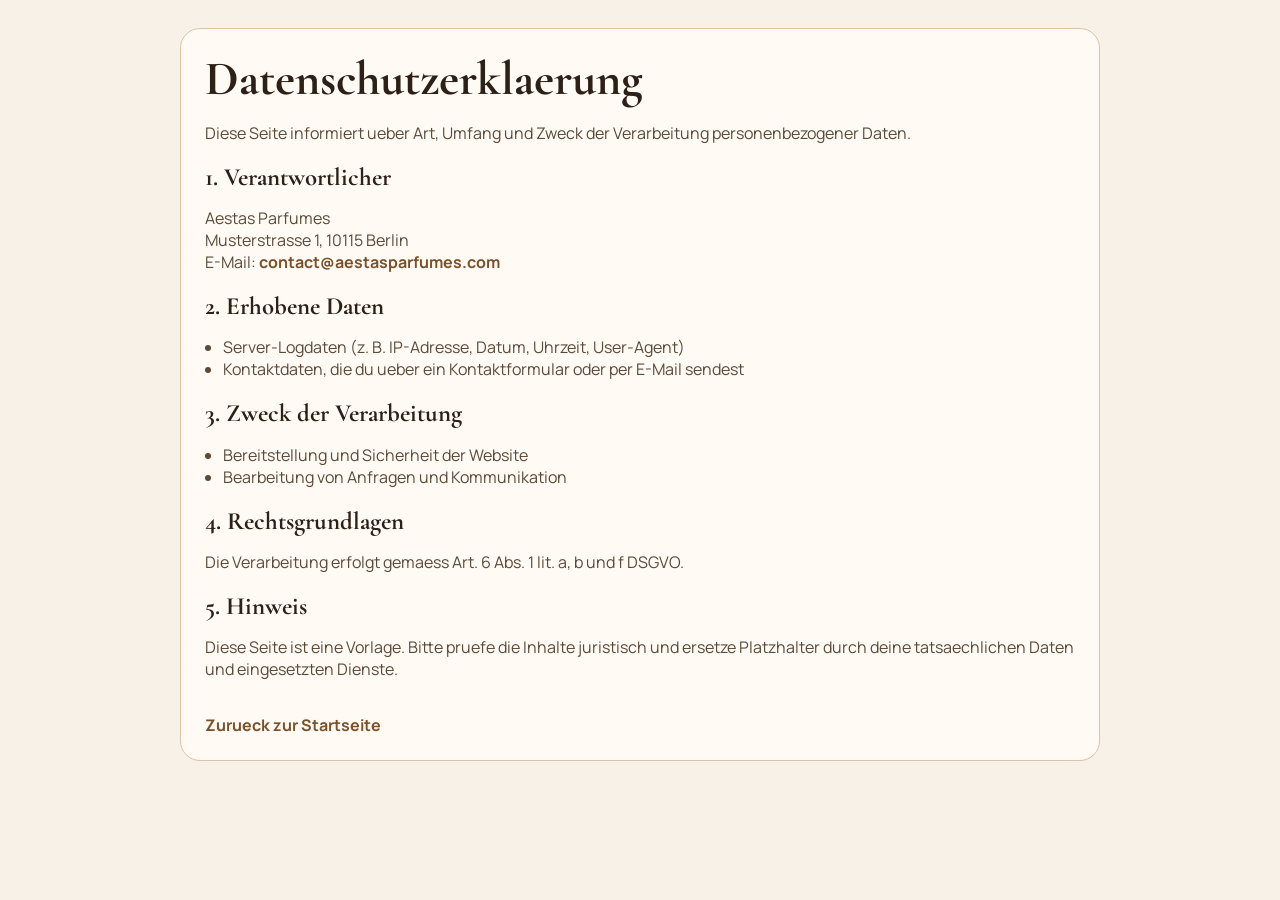
==== commit 22a94dac: "Deploy Holidaily static site to GitHub Pages" ====
--- a/datenschutz.html
+++ b/datenschutz.html
@@ -1,197 +1,63 @@
-<!DOCTYPE html>
+<!doctype html>
 <html lang="de">
 <head>
-  <meta charset="UTF-8">
-  <meta name="viewport" content="width=device-width, initial-scale=1.0">
-  <title>Datenschutz | Holidaily pools</title>
-  <meta
-    name="description"
-    content="Datenschutzerklaerung von Holidaily pools fuer Website, Kontakt, Chat und Kundenkonto."
-  >
+  <meta charset="utf-8">
+  <meta name="viewport" content="width=device-width, initial-scale=1">
+  <title>Datenschutz | Aestas Parfumes</title>
+  <meta name="robots" content="noindex,follow">
   <link rel="icon" type="image/svg+xml" href="assets/favicon.svg">
-  <link rel="stylesheet" href="styles.css?v=20260401-2">
+  <link rel="preconnect" href="https://fonts.googleapis.com">
+  <link rel="preconnect" href="https://fonts.gstatic.com" crossorigin>
+  <link href="https://fonts.googleapis.com/css2?family=Cormorant+Garamond:wght@600;700&family=Manrope:wght@400;500;700&display=swap" rel="stylesheet">
+  <style>
+    body { margin: 0; background: #f7f1e7; color: #2d2117; font-family: "Manrope", sans-serif; }
+    main { width: min(920px, calc(100% - 32px)); margin: 28px auto; }
+    .card { background: #fffaf4; border: 1px solid #dbc3a4; border-radius: 20px; padding: 24px; }
+    h1, h2 { font-family: "Cormorant Garamond", Georgia, serif; margin: 0 0 10px; line-height: 1.1; }
+    h1 { font-size: clamp(2.1rem, 5vw, 3rem); }
+    h2 { margin-top: 20px; font-size: 1.55rem; }
+    p, li { color: #5a4a39; }
+    ul { padding-left: 18px; }
+    a { color: #7b512a; font-weight: 700; text-decoration: none; }
+    .back { display: inline-block; margin-top: 18px; }
+  </style>
 </head>
-<body class="legal-page-body">
-  <div class="page-shell page-shell-legal">
-    <header class="site-header motion-reveal motion-down is-visible" style="--delay: 80ms;">
-      <a class="brand" href="index.html#top" aria-label="Holidaily pools Startseite">
-        <img
-          class="brand-mark"
-          src="assets/logo.svg"
-          alt=""
-          width="1600"
-          height="965"
-          decoding="async"
-        >
-        <span class="sr-only">Holidaily pools Startseite</span>
-      </a>
-      <nav class="site-nav" aria-label="Seitennavigation">
-        <a href="index.html#modelle">Modelle</a>
-        <a href="index.html#kontakt">Kontakt</a>
-        <a href="impressum.html">Impressum</a>
-        <a class="is-active" href="datenschutz.html" aria-current="page">Datenschutz</a>
-      </nav>
-    </header>
+<body>
+  <main>
+    <section class="card">
+      <h1>Datenschutzerklaerung</h1>
+      <p>Diese Seite informiert ueber Art, Umfang und Zweck der Verarbeitung personenbezogener Daten.</p>
 
-    <main class="legal-page-main">
-      <section class="section legal-hero motion-reveal motion-up is-visible" style="--delay: 140ms;">
-        <p class="eyebrow">Datenschutz</p>
-        <h1>Datenschutzerklaerung fuer Holidaily pools.</h1>
-        <p class="hero-text">
-          Diese Seite informiert darueber, welche personenbezogenen Daten beim Besuch der Website, bei Kontaktaufnahmen,
-          im Website-Chat und im Kundenkonto verarbeitet werden.
-        </p>
-        <a class="button button-secondary legal-back-link" href="index.html#kontakt">Zur Startseite</a>
-      </section>
-
-      <section class="policy-stack">
-        <article class="legal-card motion-reveal motion-up is-visible" style="--delay: 200ms;">
-          <p class="legal-card-kicker">Verantwortlicher</p>
-          <h2>Wer ist fuer die Datenverarbeitung verantwortlich?</h2>
-          <address>
-            Holidaily pools<br>
-            Daimlerstrasse 9<br>
-            41352 Korschenbroich<br>
-            Deutschland
-          </address>
-          <div class="legal-detail-list">
-            <p><strong>E-Mail</strong><br><a href="mailto:Info@holidaily-pools.de">Info@Holidaily-pools.de</a></p>
-            <p><strong>Impressum</strong><br><a href="impressum.html">Zur Anbieterkennzeichnung</a></p>
-          </div>
-        </article>
-
-        <article class="legal-card motion-reveal motion-up is-visible" style="--delay: 240ms;">
-          <p class="legal-card-kicker">Allgemeiner Besuch</p>
-          <h2>Hosting und technische Serverdaten</h2>
-          <p>
-            Beim Aufruf der Website werden technisch erforderliche Verbindungs- und Zugriffsdaten verarbeitet, damit
-            die Seite ausgeliefert und die Stabilitaet des Angebots sichergestellt werden kann. Dazu koennen insbesondere
-            IP-Adresse, Datum und Uhrzeit des Zugriffs, angeforderte Datei, HTTP-Status, Browser-Informationen und
-            Referrer-Daten gehoeren.
-          </p>
-          <p>
-            Die Verarbeitung erfolgt auf Grundlage von Art. 6 Abs. 1 lit. f DSGVO. Das berechtigte Interesse liegt im
-            sicheren und funktionsfaehigen Betrieb der Website.
-          </p>
-        </article>
-
-        <article class="legal-card motion-reveal motion-up is-visible" style="--delay: 280ms;">
-          <p class="legal-card-kicker">Kontakt</p>
-          <h2>E-Mail und WhatsApp</h2>
-          <p>
-            Wenn Sie uns per E-Mail oder ueber WhatsApp kontaktieren, verarbeiten wir die von Ihnen uebermittelten
-            Angaben, um Ihre Anfrage zu bearbeiten. Dazu gehoeren typischerweise Name, Kontaktdaten und der Inhalt Ihrer
-            Nachricht.
-          </p>
-          <p>
-            Rechtsgrundlage ist Art. 6 Abs. 1 lit. b DSGVO bei vertragsbezogenen Anfragen sowie Art. 6 Abs. 1 lit. f
-            DSGVO bei sonstigen Anfragen.
-          </p>
-        </article>
-
-        <article class="legal-card motion-reveal motion-up is-visible" style="--delay: 320ms;">
-          <p class="legal-card-kicker">Website-Chat</p>
-          <h2>Nachrichten direkt auf der Website</h2>
-          <p>
-            Wenn Sie den Website-Chat nutzen, verarbeiten wir den von Ihnen eingegebenen Namen, Ihre Nachricht,
-            Zeitstempel sowie den dazugehoerigen Chatverlauf. Die Daten werden serverseitig gespeichert, damit Anfragen
-            beantwortet und der Verlauf bei erneutem Oeffnen der Seite weitergefuehrt werden kann.
-          </p>
-          <p>
-            Rechtsgrundlage ist Art. 6 Abs. 1 lit. b DSGVO, soweit der Chat auf eine konkrete Anfrage oder vorvertragliche
-            Kommunikation gerichtet ist, im Uebrigen Art. 6 Abs. 1 lit. f DSGVO.
-          </p>
-        </article>
-
-        <article class="legal-card motion-reveal motion-up is-visible" style="--delay: 360ms;">
-          <p class="legal-card-kicker">Kundenkonto</p>
-          <h2>Konto, Merkliste und Notizen</h2>
-          <p>
-            Wenn Sie ein Kundenkonto anlegen, verarbeiten wir Ihre E-Mail-Adresse, den von Ihnen vergebenen Namen
-            sowie die von Ihnen gespeicherten Modelle und Notizen. Passwoerter werden im aktuellen System nicht im
-            Klartext, sondern gehasht gespeichert.
-          </p>
-          <p>
-            Die Verarbeitung erfolgt zur Bereitstellung des Kundenkontos und damit auf Grundlage von Art. 6 Abs. 1
-            lit. b DSGVO.
-          </p>
-        </article>
-
-        <article class="legal-card motion-reveal motion-up is-visible" style="--delay: 400ms;">
-          <p class="legal-card-kicker">Speicher im Browser</p>
-          <h2>Local Storage und Session Storage</h2>
-          <p>
-            Die Website nutzt technisch erforderliche Speicherfunktionen Ihres Browsers, insbesondere localStorage und
-            sessionStorage. Darin werden je nach Nutzung zum Beispiel Login-Zustaende, API-Verbindungsdaten, Chat-Bezuege
-            und lokal zwischengespeicherte Inhalte abgelegt.
-          </p>
-          <p>
-            Diese Speicherungen dienen ausschliesslich der technischen Funktion der Website und der von Ihnen
-            ausgeloesten Nutzung. Nach aktuellem Stand werden keine Analyse- oder Marketing-Cookies geladen.
-          </p>
-        </article>
-
-        <article class="legal-card motion-reveal motion-up is-visible" style="--delay: 440ms;">
-          <p class="legal-card-kicker">Externe Dienste</p>
-          <h2>Keine extern nachgeladenen Schriftbibliotheken beim Seitenaufruf</h2>
-          <p>
-            Beim blossen Aufruf der Website werden nach aktuellem Stand keine Schriftarten automatisch von externen
-            Anbietern wie Google Fonts oder Adobe Fonts nachgeladen. Dadurch wird eine zusaetzliche Uebermittlung Ihrer
-            IP-Adresse an solche Font-Dienste vermieden.
-          </p>
-        </article>
-
-        <article class="legal-card motion-reveal motion-up is-visible" style="--delay: 480ms;">
-          <p class="legal-card-kicker">Speicherdauer</p>
-          <h2>Wie lange werden Daten gespeichert?</h2>
-          <p>
-            Technische Zugriffsdaten werden nur so lange verarbeitet, wie dies fuer den sicheren Betrieb erforderlich
-            ist. Chatverlaeufe, Kontodaten, gemerkte Modelle und Notizen bleiben im aktuellen System gespeichert, bis
-            sie geloescht werden oder der Zweck der Verarbeitung entfaellt. Eine automatische Loeschroutine ist im
-            aktuellen Projektstand nicht umfassend implementiert.
-          </p>
-          <p>
-            Browserseitige Speicherungen bleiben bestehen, bis Sie sich abmelden, die Daten im Browser loeschen oder
-            die jeweilige Session endet.
-          </p>
-        </article>
-
-        <article class="legal-card motion-reveal motion-up is-visible" style="--delay: 520ms;">
-          <p class="legal-card-kicker">Ihre Rechte</p>
-          <h2>Auskunft, Berichtigung, Loeschung und Widerspruch</h2>
-          <ul>
-            <li>Sie haben das Recht auf Auskunft ueber die zu Ihrer Person verarbeiteten Daten.</li>
-            <li>Sie haben das Recht auf Berichtigung unrichtiger Daten.</li>
-            <li>Sie haben das Recht auf Loeschung oder Einschraenkung der Verarbeitung im gesetzlichen Rahmen.</li>
-            <li>Sie haben das Recht auf Datenuebertragbarkeit, soweit die Voraussetzungen vorliegen.</li>
-            <li>Sie haben das Recht, einer Verarbeitung auf Grundlage von Art. 6 Abs. 1 lit. f DSGVO zu widersprechen.</li>
-            <li>Sie haben das Recht, sich bei einer Datenschutz-Aufsichtsbehoerde zu beschweren.</li>
-          </ul>
-          <p>
-            Zur Ausuebung Ihrer Rechte reicht eine formlose Nachricht an <a href="mailto:Info@Holidaily-pools.de">Info@Holidaily-pools.de</a>.
-          </p>
-        </article>
-      </section>
-
-      <p class="legal-note motion-reveal motion-up is-visible" style="--delay: 560ms;">
-        Hinweis: Diese Datenschutzerklaerung ist auf die aktuell im Projekt erkennbare Technik zugeschnitten. Falls
-        spaeter Tracking, eingebettete Karten, externe Termin-Tools, Newsletter, Zahlungsdienste oder ein echter
-        Online-Shop hinzukommen, muss sie entsprechend erweitert werden.
+      <h2>1. Verantwortlicher</h2>
+      <p>
+        Aestas Parfumes<br>
+        Musterstrasse 1, 10115 Berlin<br>
+        E-Mail: <a href="mailto:contact@aestasparfumes.com">contact@aestasparfumes.com</a>
       </p>
 
-      <footer class="site-footer">
-        <div class="footer-inner">
-          <p class="footer-copy">
-            Holidaily pools. Rechtliche Basis mit Impressum und Datenschutzerklaerung fuer die aktuelle Website.
-          </p>
-          <nav class="footer-links" aria-label="Footer">
-            <a href="index.html#kontakt">Kontakt</a>
-            <a href="impressum.html">Impressum</a>
-            <a class="is-active" href="datenschutz.html" aria-current="page">Datenschutz</a>
-          </nav>
-        </div>
-      </footer>
-    </main>
-  </div>
+      <h2>2. Erhobene Daten</h2>
+      <ul>
+        <li>Server-Logdaten (z. B. IP-Adresse, Datum, Uhrzeit, User-Agent)</li>
+        <li>Kontaktdaten, die du ueber ein Kontaktformular oder per E-Mail sendest</li>
+      </ul>
+
+      <h2>3. Zweck der Verarbeitung</h2>
+      <ul>
+        <li>Bereitstellung und Sicherheit der Website</li>
+        <li>Bearbeitung von Anfragen und Kommunikation</li>
+      </ul>
+
+      <h2>4. Rechtsgrundlagen</h2>
+      <p>Die Verarbeitung erfolgt gemaess Art. 6 Abs. 1 lit. a, b und f DSGVO.</p>
+
+      <h2>5. Hinweis</h2>
+      <p>
+        Diese Seite ist eine Vorlage. Bitte pruefe die Inhalte juristisch und ersetze
+        Platzhalter durch deine tatsaechlichen Daten und eingesetzten Dienste.
+      </p>
+
+      <a class="back" href="index.html">Zurueck zur Startseite</a>
+    </section>
+  </main>
 </body>
 </html>
